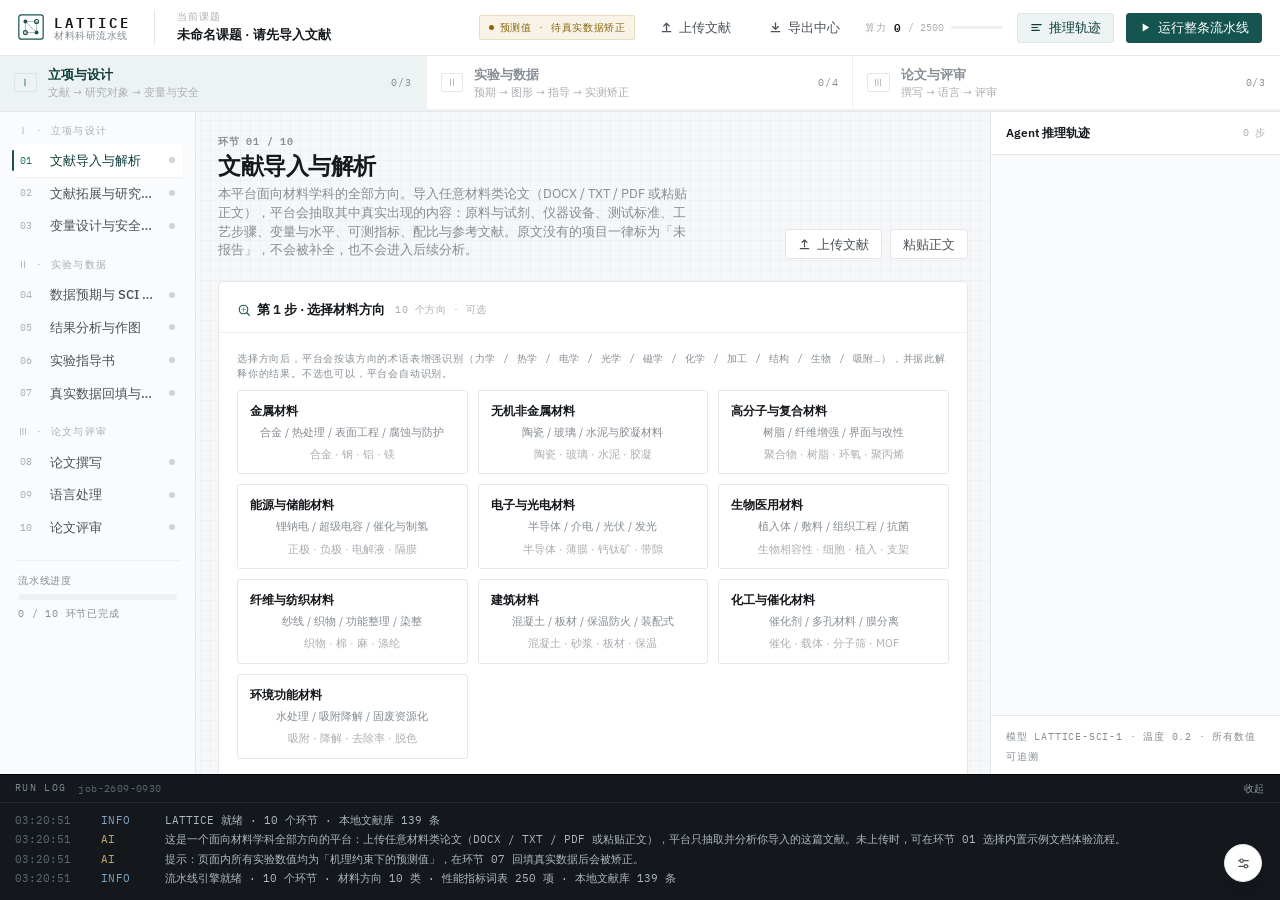
==== lattice-platform/index.html @ 789e8d06 "feat: 初始化 LATTICE 工作区 - lattice-platform: 平台本体（纯静态站点，26 个 JS 模块） - _dev: 构建/补丁脚本、调试与冒烟脚本、架构提案、事故复盘、六" ====
<!DOCTYPE html>
<html lang="zh-CN">
<head>
<meta charset="utf-8">
<meta name="viewport" content="width=device-width, initial-scale=1">
<title>LATTICE · 材料学科科研自动化平台</title>
<meta name="description" content="面向材料学科全部方向的科研自动化平台：上传任意材料类论文，平台抽取其真实的原料、仪器、变量与指标，并在这些内容之上完成变量设计、图形生成、结果分析、实验指导、论文写作与评审。">
<link rel="preconnect" href="https://fonts.googleapis.com">
<link rel="preconnect" href="https://fonts.gstatic.com" crossorigin>
<link href="https://fonts.googleapis.com/css2?family=IBM+Plex+Mono:wght@400;500;600&family=IBM+Plex+Sans:wght@400;500;600;700&family=Newsreader:ital,opsz,wght@0,6..72,400;0,6..72,500;0,6..72,600;1,6..72,400&display=swap" rel="stylesheet">
<link rel="stylesheet" href="assets/css/app.css">
<link rel="stylesheet" href="assets/css/extra.css">
</head>
<body>
<div class="app" id="app">

  <!-- ============ TOPBAR ============ -->
  <header class="topbar">
    <div class="topbar__left">
      <div class="brand">
        <span class="brand__mark" aria-hidden="true">
          <svg viewBox="0 0 28 28" width="26" height="26">
            <rect x="0.9" y="0.9" width="26.2" height="26.2" rx="2.5" fill="none" stroke="currentColor" stroke-width="1.3"/>
            <circle cx="8" cy="8" r="2.1" fill="currentColor"/>
            <circle cx="20" cy="8" r="2.1" fill="none" stroke="currentColor" stroke-width="1.3"/>
            <circle cx="8" cy="20" r="2.1" fill="none" stroke="currentColor" stroke-width="1.3"/>
            <circle cx="20" cy="20" r="2.1" fill="currentColor"/>
            <path d="M8 8 L20 8 M8 20 L20 20 M8 8 L8 20 M20 8 L20 20 M8 8 L20 20" stroke="currentColor" stroke-width="0.8" opacity="0.5"/>
          </svg>
        </span>
        <span class="brand__text">
          <span class="brand__name">LATTICE</span>
          <span class="brand__sub">材料科研流水线</span>
        </span>
      </div>

      <div class="proj">
        <span class="proj__label">当前课题</span>
        <span class="proj__btn" id="projTitle">未命名课题 · 请先导入文献</span>
      </div>
    </div>

    <div class="topbar__right">
      <span class="demo-badge" id="dataBadge" title="预测值由机理约束模型实时计算；真实数据在环节 07 回填后用于矫正">
        <span class="dot"></span>预测值 · 待真实数据矫正
      </span>
      <button class="btn btn--ghost" id="impBtn" type="button">
        <svg viewBox="0 0 14 14" width="13" height="13" aria-hidden="true"><path d="M7 10V2.5M7 2.5 4 5.5M7 2.5 10 5.5M2.5 11.5h9" fill="none" stroke="currentColor" stroke-width="1.4" stroke-linecap="round" stroke-linejoin="round"/></svg>
        上传文献
      </button>
      <button class="btn btn--ghost" id="dlBtn" type="button">
        <svg viewBox="0 0 14 14" width="13" height="13" aria-hidden="true"><path d="M7 2v7M7 9 4 6M7 9 10 6M2.5 11.5h9" fill="none" stroke="currentColor" stroke-width="1.4" stroke-linecap="round" stroke-linejoin="round"/></svg>
        导出中心
      </button>
      <div class="credit" title="LearnBuddy 赛事算力额度">
        <span class="credit__label">算力</span>
        <span class="credit__val" id="creditVal">0</span>
        <span class="credit__max">/ 2500</span>
        <div class="credit__bar"><i id="creditBar" style="width:0%"></i></div>
      </div>
      <button class="btn btn--ghost" id="traceBtn" type="button" aria-pressed="true">
        <svg viewBox="0 0 14 14" width="13" height="13" aria-hidden="true"><path d="M2 4h10M2 7h6M2 10h8" stroke="currentColor" stroke-width="1.3" stroke-linecap="round" fill="none"/></svg>
        推理轨迹
      </button>
      <button class="btn btn--primary" id="runAllBtn" type="button">
        <svg viewBox="0 0 14 14" width="13" height="13" aria-hidden="true"><path d="M4 2.8 11 7l-7 4.2z" fill="currentColor"/></svg>
        运行整条流水线
      </button>
    </div>
  </header>

  <!-- ============ PHASE BAR ============ -->
  <nav class="phasebar" id="phasebar" aria-label="阶段进度"></nav>

  <!-- ============ BODY ============ -->
  <div class="body">
    <aside class="rail" id="rail" aria-label="环节导航"></aside>
    <main class="main" id="main" tabindex="-1"></main>
    <aside class="trace" id="trace" aria-label="Agent 推理轨迹">
      <div class="trace__head">
        <span class="trace__title">Agent 推理轨迹</span>
        <span class="trace__meta" id="traceCount">0 步</span>
      </div>
      <div class="trace__body" id="traceBody"></div>
      <div class="trace__foot"><span class="mono-xs">模型 LATTICE-Sci-1 · 温度 0.2 · 所有数值可追溯</span></div>
    </aside>
  </div>

  <!-- ============ CONSOLE ============ -->
  <section class="console" id="console" data-open="true" aria-label="运行日志">
    <div class="console__head">
      <span class="console__tag">RUN LOG</span>
      <span class="console__id mono-xs" id="consoleId">job-2609-0930</span>
      <span class="console__spacer"></span>
      <button class="console__toggle" id="consoleToggle" type="button" aria-expanded="true"><span id="consoleToggleText">收起</span></button>
    </div>
    <div class="console__body" id="consoleBody"></div>
  </section>
</div>

<!-- 真实文件选择器 -->
<input type="file" id="fileInput" multiple accept=".pdf,.txt,.csv,.bib,.ris,.json" hidden>
<input type="file" id="csvInput" accept=".csv,.txt" hidden>

<!-- 弹窗 -->
<div class="modal" id="modal" hidden>
  <div class="modal__backdrop" data-close="1"></div>
  <div class="modal__panel" role="dialog" aria-modal="true">
    <div class="modal__head">
      <h3 id="modalTitle">标题</h3>
      <button class="btn btn--icon" id="modalClose" type="button" aria-label="关闭">
        <svg viewBox="0 0 12 12" width="12" height="12"><path d="M2.5 2.5 9.5 9.5M9.5 2.5 2.5 9.5" stroke="currentColor" stroke-width="1.4" stroke-linecap="round"/></svg>
      </button>
    </div>
    <div class="modal__body" id="modalBody"></div>
    <div class="modal__foot" id="modalFoot"></div>
  </div>
</div>

<!-- Tweaks -->
<div class="tweaks" id="tweaks" data-open="false">
  <button class="tweaks__fab" id="tweaksFab" type="button" aria-label="Tweaks">
    <svg viewBox="0 0 16 16" width="15" height="15"><path d="M3 5h10M3 11h10" stroke="currentColor" stroke-width="1.3" stroke-linecap="round"/><circle cx="6" cy="5" r="1.8" fill="var(--surface)" stroke="currentColor" stroke-width="1.3"/><circle cx="10.5" cy="11" r="1.8" fill="var(--surface)" stroke="currentColor" stroke-width="1.3"/></svg>
  </button>
  <div class="tweaks__panel">
    <div class="tweaks__head">Tweaks</div>
    <div class="tweaks__row">
      <label>强调色</label>
      <div class="swatches" id="swatches">
        <button type="button" class="sw" data-acc="teal" style="--c:#0E5C56"></button>
        <button type="button" class="sw" data-acc="indigo" style="--c:#2C4A7C"></button>
        <button type="button" class="sw" data-acc="iron" style="--c:#8A4A24"></button>
        <button type="button" class="sw" data-acc="moss" style="--c:#3F6136"></button>
      </div>
    </div>
    <div class="tweaks__row">
      <label>信息密度</label>
      <div class="seg" id="segDensity">
        <button type="button" data-v="compact">紧凑</button><button type="button" data-v="cozy" class="is-on">标准</button>
      </div>
    </div>
    <div class="tweaks__row">
      <label>毫米格纸底纹</label>
      <div class="seg" id="segGrid">
        <button type="button" data-v="on" class="is-on">开</button><button type="button" data-v="off">关</button>
      </div>
    </div>
    <div class="tweaks__row">
      <label>绘图配色</label>
      <div class="paletterow" id="paletteRow"></div>
    </div>
    <div class="tweaks__row">
      <label>图表风格</label>
      <div class="seg" id="segFig">
        <button type="button" data-v="sci">SCI 期刊</button><button type="button" data-v="origin" class="is-on">Origin</button><button type="button" data-v="ppt">演示</button>
      </div>
    </div>
    <div class="tweaks__foot mono-xs">改动实时重绘全部图形；配色可逐项指定</div>
  </div>
</div>

<script src="assets/js/library.js"></script>
<script src="assets/js/papers.js"></script>
<script src="assets/js/domain.js"></script>
<script src="assets/js/pdftext.js"></script>
<script src="assets/js/extract.js"></script>
<script src="assets/js/paper.js"></script>
<script src="assets/js/charts.js"></script>
<script src="assets/js/figures2.js"></script>
<script src="assets/js/figures3.js"></script>
<script src="assets/js/data.js"></script>
<script src="assets/js/app.js"></script>
<script src="assets/js/views2-core.js"></script>
<script src="assets/js/views2-stages.js"></script>
<script src="assets/js/views2-paper.js"></script>
<script src="assets/js/boot.js"></script>
</body>
</html>
---- lattice-platform/assets/css/app.css ----
/* ============================================================
   LATTICE · 材料智研流水线
   Design system: 仪器面板 × 学术期刊排版
   ============================================================ */

/* ---------- 1. TOKENS ---------- */
:root{
  /* 纸面与油墨（中性冷调 · 高级简约） */
  --paper:      #F6F7F8;
  --paper-2:    #F1F2F4;
  --surface:    #FFFFFF;
  --surface-2:  #FAFBFC;
  --surface-3:  #F2F3F5;
  --ink:        #15181C;
  --ink-2:      #4C5258;
  --ink-3:      #868D94;
  --ink-4:      #ABAEB2;
  --line:       #E4E6E9;
  --line-2:     #EFF0F2;
  --line-strong:#CFD3D8;

  /* 强调色（可由 Tweaks 覆写） */
  --acc:        #16544F;
  --acc-2:      #1E6F68;
  --acc-ink:    #0C3D39;
  --acc-tint:   #EDF3F2;
  --acc-tint-2: #D8E5E3;

  /* 信号色 · 空缺 / 待办 / 注意 */
  --sig:        #8A6410;
  --sig-tint:   #F8F3E6;
  --sig-line:   #E8DDBF;

  /* 风险 */
  --risk:       #8E3A2E;
  --risk-tint:  #F9EEEB;
  --risk-line:  #EDD5CF;

  /* 通过 */
  --ok:         #2C6342;
  --ok-tint:    #EBF2ED;
  --ok-line:    #CDDFD3;

  /* 数据分类色（由强调色与信号色派生，不额外发明色相） */
  --c1: #16544F;
  --c2: #2C4A7C;
  --c3: #8A6410;
  --c4: #8E3A2E;
  --c5: #5F6B23;
  --c6: #77808A;

  /* 尺寸与节奏 */
  --r-xs: 2px;
  --r-sm: 3px;
  --r-md: 5px;
  --r-lg: 8px;
  --r-pill: 999px;

  --sp-1: 4px;
  --sp-2: 8px;
  --sp-3: 12px;
  --sp-4: 16px;
  --sp-5: 22px;
  --sp-6: 30px;
  --sp-7: 42px;

  --row: 34px;               /* 表格行高，紧凑模式由 JS 调整 */
  --pad-panel: 18px;

  /* 阴影（仅用于浮层） */
  --sh-1: 0 1px 2px rgba(20,24,28,.05);
  --sh-2: 0 1px 2px rgba(20,24,28,.05), 0 10px 26px -14px rgba(20,24,28,.22);
  --sh-3: 0 2px 4px rgba(20,24,28,.06), 0 24px 60px -20px rgba(20,24,28,.28);

  /* 运动 */
  --ease: cubic-bezier(.22,.61,.36,1);
  --ease-in: cubic-bezier(.4,0,.6,1);
  --t-fast: 140ms;
  --t-mid: 240ms;
  --t-slow: 460ms;

  /* 字体 */
  --f-sans: "IBM Plex Sans", "PingFang SC", "HarmonyOS Sans SC", "Microsoft YaHei", "Hiragino Sans GB", -apple-system, sans-serif;
  --f-serif: "Newsreader", "Songti SC", Georgia, serif;
  --f-mono: "IBM Plex Mono", "SFMono-Regular", Consolas, "Liberation Mono", monospace;
}

.app[data-density="compact"]{ --row: 28px; --pad-panel: 13px; --sp-5: 17px; --sp-6: 22px; }

.app[data-acc="indigo"]{ --acc:#2C4A7C; --acc-2:#3B6099; --acc-ink:#1E3352; --acc-tint:#E6EBF4; --acc-tint-2:#D2DCEC; --c1:#2C4A7C; }
.app[data-acc="iron"]  { --acc:#8A4A24; --acc-2:#A55B2D; --acc-ink:#5F3317; --acc-tint:#F4E8DE; --acc-tint-2:#E8D3C2; --c1:#8A4A24; }
.app[data-acc="moss"]  { --acc:#3F6136; --acc-2:#4E7743; --acc-ink:#2A4324; --acc-tint:#E7EEE4; --acc-tint-2:#D3E1CD; --c1:#3F6136; }

/* ---------- 2. RESET ---------- */
*,*::before,*::after{ box-sizing:border-box; }
html,body{ height:100%; }
body{
  margin:0;
  font-family:var(--f-sans);
  font-size:13.5px;
  line-height:1.5;
  color:var(--ink);
  background:var(--paper);
  -webkit-font-smoothing:antialiased;
  text-rendering:optimizeLegibility;
  overflow:hidden;
}
h1,h2,h3,h4,p,figure{ margin:0; }
[hidden]{ display:none !important; }
button{ font:inherit; color:inherit; background:none; border:0; padding:0; cursor:pointer; }
table{ border-collapse:collapse; width:100%; }
svg{ display:block; }
::selection{ background:var(--acc-tint-2); }
:focus-visible{ outline:2px solid var(--acc-2); outline-offset:2px; border-radius:var(--r-xs); }
button:focus-visible, a:focus-visible{ outline-offset:2px; }
.mono-xs{ font-family:var(--f-mono); font-size:10px; letter-spacing:.08em; color:var(--ink-3); text-transform:uppercase; }
.num{ font-family:var(--f-mono); font-variant-numeric:tabular-nums; }
.serif{ font-family:var(--f-serif); font-weight:500; }

/* 滚动条 */
.scroll, .main, .trace__body, .console__body, .modal__body, .rail{ scrollbar-width:thin; scrollbar-color:var(--line-strong) transparent; }
.scroll::-webkit-scrollbar, .main::-webkit-scrollbar, .trace__body::-webkit-scrollbar,
.console__body::-webkit-scrollbar, .modal__body::-webkit-scrollbar, .rail::-webkit-scrollbar{ width:9px; height:9px; }
.scroll::-webkit-scrollbar-thumb, .main::-webkit-scrollbar-thumb, .trace__body::-webkit-scrollbar-thumb,
.console__body::-webkit-scrollbar-thumb, .modal__body::-webkit-scrollbar-thumb, .rail::-webkit-scrollbar-thumb{
  background:var(--line-strong); border-radius:99px; border:3px solid transparent; background-clip:content-box;
}

/* ---------- 3. SHELL ---------- */
.app{
  height:100vh;
  display:grid;
  grid-template-rows:auto auto 1fr auto;
  background:var(--paper);
  position:relative;
}
/* 毫米格纸底纹 */
.app::before{
  content:""; position:absolute; inset:0; pointer-events:none; z-index:0;
  background-image:
    linear-gradient(to right, rgba(20,24,28,.022) 1px, transparent 1px),
    linear-gradient(to bottom, rgba(20,24,28,.022) 1px, transparent 1px);
  background-size:10px 10px;
  opacity:1; transition:opacity var(--t-mid) var(--ease);
}
.app[data-grid="off"]::before{ opacity:0; }

/* ---------- 4. TOPBAR ---------- */
.topbar{
  position:relative; z-index:3;
  display:flex; align-items:center; gap:var(--sp-5);
  padding:0 18px; height:56px;
  background:var(--surface);
  border-bottom:1px solid var(--line);
}
.topbar__left{ display:flex; align-items:center; gap:var(--sp-5); min-width:0; }
.topbar__right{ display:flex; align-items:center; gap:var(--sp-3); margin-left:auto; }

.brand{ display:flex; align-items:center; gap:10px; }
.brand__mark{ color:var(--acc); display:flex; }
.brand__text{ display:flex; flex-direction:column; line-height:1.1; }
.brand__name{ font-family:var(--f-mono); font-weight:600; font-size:14px; letter-spacing:.22em; }
.brand__sub{ font-size:10px; color:var(--ink-3); letter-spacing:.05em; }

.proj{ display:flex; flex-direction:column; gap:1px; min-width:0; padding-left:var(--sp-5); border-left:1px solid var(--line); }
.proj__label{ font-family:var(--f-mono); font-size:9.5px; letter-spacing:.12em; color:var(--ink-4); text-transform:uppercase; }
.proj__btn{ display:flex; align-items:center; gap:6px; color:var(--ink); font-weight:600; font-size:13px; max-width:330px; }
.proj__btn:hover{ color:var(--acc); }
.proj__title{ overflow:hidden; text-overflow:ellipsis; white-space:nowrap; }

.demo-badge{
  display:flex; align-items:center; gap:6px;
  font-family:var(--f-mono); font-size:10px; letter-spacing:.06em;
  color:var(--sig); background:var(--sig-tint); border:1px solid var(--sig-line);
  padding:4px 9px; border-radius:var(--r-xs);
}
.demo-badge .dot{ width:5px; height:5px; border-radius:50%; background:var(--sig); animation:pulse 2.4s var(--ease) infinite; }
@keyframes pulse{ 0%,100%{ opacity:1 } 50%{ opacity:.25 } }

.credit{ display:flex; align-items:center; gap:7px; font-family:var(--f-mono); font-size:11px; color:var(--ink-2); position:relative; padding-right:2px; }
.credit__label{ color:var(--ink-4); font-size:10px; letter-spacing:.08em; }
.credit__val{ font-weight:600; color:var(--ink); }
.credit__max{ color:var(--ink-4); font-size:10px; }
.credit__bar{ width:52px; height:3px; background:var(--line-2); border-radius:99px; overflow:hidden; }
.credit__bar i{ display:block; height:100%; background:var(--acc-2); transition:width var(--t-slow) var(--ease); }

/* buttons */
.btn{
  display:inline-flex; align-items:center; gap:6px; height:30px; padding:0 12px;
  border:1px solid var(--line); border-radius:var(--r-sm);
  background:var(--surface); color:var(--ink-2); font-size:12.5px; font-weight:500;
  transition:background var(--t-fast) var(--ease), border-color var(--t-fast) var(--ease), color var(--t-fast) var(--ease), transform var(--t-fast) var(--ease);
  white-space:nowrap;
}
.btn:hover{ background:var(--surface-3); color:var(--ink); border-color:var(--line-strong); }
.btn:active{ transform:translateY(1px); }
.btn:focus-visible{ outline:2px solid var(--acc-2); outline-offset:2px; }
.btn:active{ transform:translateY(1px); }
.btn[aria-pressed="true"]{ background:var(--acc-tint); border-color:var(--acc-tint-2); color:var(--acc-ink); }
.btn--primary{ background:var(--acc); border-color:var(--acc); color:#fff; }
.btn--primary:hover{ background:var(--acc-2); border-color:var(--acc-2); color:#fff; box-shadow:0 1px 2px rgba(12,61,57,.18); }
.btn--sig{ background:var(--sig-tint); border-color:var(--sig-line); color:var(--sig); }
.btn--sig:hover{ background:#F2E5CB; color:#8A560A; }
.btn--ghost{ background:transparent; border-color:transparent; color:var(--ink-2); }
.btn--ghost:hover{ background:var(--surface-2); border-color:var(--line); }
.btn--sm{ height:25px; padding:0 9px; font-size:11.5px; }
.btn--icon{ width:26px; height:26px; padding:0; justify-content:center; border-color:transparent; }
.btn--icon:hover{ border-color:var(--line); }
.btn:disabled{ opacity:.45; cursor:not-allowed; transform:none; }

/* ---------- 5. PIPELINE RAIL (top) ---------- */
.pipeline{
  position:relative; z-index:2;
  display:grid; grid-template-columns:repeat(6,1fr);
  background:var(--surface); border-bottom:1px solid var(--line);
  padding:0;
}
.pipe{
  position:relative; text-align:left; padding:11px 14px 12px;
  border-right:1px solid var(--line-2); display:flex; gap:10px; align-items:flex-start;
  transition:background var(--t-fast) var(--ease);
}
.pipe:last-child{ border-right:0; }
.pipe:hover{ background:var(--surface-2); }
.pipe__idx{ font-family:var(--f-mono); font-size:10px; color:var(--ink-4); padding-top:2px; letter-spacing:.04em; }
.pipe__body{ min-width:0; flex:1; }
.pipe__name{ font-size:12.5px; font-weight:600; color:var(--ink-3); display:flex; align-items:center; gap:6px; }
.pipe__desc{ font-size:10.5px; color:var(--ink-4); margin-top:2px; overflow:hidden; text-overflow:ellipsis; white-space:nowrap; }
.pipe__bar{ position:absolute; left:0; right:0; bottom:0; height:2px; background:transparent; }
.pipe__bar i{ display:block; height:100%; width:0; background:var(--acc-2); transition:width var(--t-slow) var(--ease); }
.pipe__tick{
  width:15px; height:15px; border-radius:50%; flex:0 0 auto; margin-top:1px;
  border:1.4px solid var(--line-strong); position:relative;
}
.pipe.is-run .pipe__name{ color:var(--acc-ink); }
.pipe.is-run .pipe__tick{ border-color:var(--acc-2); }
.pipe.is-run .pipe__tick::after{
  content:""; position:absolute; inset:2.5px; border-radius:50%; background:var(--acc-2);
  animation:pulse 1.3s var(--ease) infinite;
}
.pipe.is-run .pipe__bar i{ width:100%; opacity:.35; }
.pipe.is-done .pipe__name{ color:var(--ink); }
.pipe.is-done .pipe__tick{ background:var(--acc); border-color:var(--acc); }
.pipe.is-done .pipe__tick::after{
  content:""; position:absolute; left:4.4px; top:1.6px; width:4px; height:7.5px;
  border:solid #fff; border-width:0 1.6px 1.6px 0; transform:rotate(42deg);
}
.pipe.is-done .pipe__bar i{ width:100%; }
.pipe.is-done .pipe__desc{ color:var(--ink-3); }
.pipe.is-active{ background:var(--acc-tint); }
.pipe.is-blocked{ opacity:.55; }

/* ---------- 6. BODY GRID ---------- */
.body{
  position:relative; z-index:1;
  display:grid; grid-template-columns:216px minmax(0,1fr) 318px;
  min-height:0; overflow:hidden;
}
.app[data-trace="off"] .body{ grid-template-columns:216px minmax(0,1fr) 0; }
.app[data-trace="off"] .trace{ display:none; }

/* ---------- 7. LEFT RAIL ---------- */
.rail{
  background:var(--surface-2); border-right:1px solid var(--line);
  padding:var(--sp-3) 0 var(--sp-6); overflow-y:auto;
}
.rail__group{ padding:0 12px; margin-bottom:var(--sp-4); }
.rail__gtitle{ font-family:var(--f-mono); font-size:9.5px; letter-spacing:.13em; color:var(--ink-4); text-transform:uppercase; padding:0 6px 6px; }
.rail__item{
  display:grid; grid-template-columns:22px 1fr auto; gap:8px; align-items:center;
  width:100%; text-align:left; padding:7px 8px; border-radius:var(--r-sm);
  color:var(--ink-2); transition:background var(--t-fast) var(--ease), color var(--t-fast) var(--ease);
  position:relative;
}
.rail__item:hover{ background:var(--surface-3); color:var(--ink); }
.rail__item.is-active{ background:var(--surface); color:var(--acc-ink); box-shadow:var(--sh-1); }
.rail__item.is-active::before{
  content:""; position:absolute; left:0; top:6px; bottom:6px; width:2px; background:var(--acc); border-radius:2px;
}
.rail__num{ font-family:var(--f-mono); font-size:10px; color:var(--ink-4); }
.rail__item.is-active .rail__num{ color:var(--acc-2); }
.rail__label{ font-size:12.5px; font-weight:500; overflow:hidden; text-overflow:ellipsis; white-space:nowrap; }
.rail__state{ width:6px; height:6px; border-radius:50%; background:var(--line-strong); }
.rail__item.is-done .rail__state{ background:var(--acc); }
.rail__item.is-run .rail__state{ background:var(--acc-2); animation:pulse 1.3s var(--ease) infinite; }
.rail__item.is-locked{ opacity:.5; }
.rail__div{ height:1px; background:var(--line-2); margin:var(--sp-3) 14px; }
.rail__foot{ padding:0 18px; }

/* ---------- 8. MAIN ---------- */
.main{ overflow-y:auto; padding:var(--sp-5) var(--sp-5) 56px; min-width:0; }
.view{ animation:viewIn var(--t-slow) var(--ease) both; }
@keyframes viewIn{ from{ opacity:0; transform:translateY(7px); } to{ opacity:1; transform:none; } }

/* 分块入场：把长页面拆成有节奏的逐段浮现，避免"一次性刷出来"的呆板感。
   `both` + 递增 delay；只作用于直接子块，不影响内部布局。 */
.view > *{ animation:blockIn 380ms var(--ease) both; }
.view > *:nth-child(1){ animation-delay:0ms }
.view > *:nth-child(2){ animation-delay:45ms }
.view > *:nth-child(3){ animation-delay:90ms }
.view > *:nth-child(4){ animation-delay:135ms }
.view > *:nth-child(5){ animation-delay:180ms }
.view > *:nth-child(6){ animation-delay:225ms }
.view > *:nth-child(7){ animation-delay:265ms }
.view > *:nth-child(8){ animation-delay:305ms }
.view > *:nth-child(n+9){ animation-delay:345ms }
@keyframes blockIn{ from{ opacity:0; transform:translateY(9px) } to{ opacity:1; transform:none } }

/* 图卡：悬停轻微抬起 + 阴影加深，提示"这里可以导出 / 交互" */
.figbox{ transition:box-shadow var(--t-mid) var(--ease), border-color var(--t-mid) var(--ease), transform var(--t-mid) var(--ease); }
.figbox:hover{ transform:translateY(-1px); box-shadow:var(--sh-3, 0 3px 14px rgba(20,24,28,.07)); }

@media (prefers-reduced-motion:reduce){
  .view, .view > *, .figbox{ animation:none !important; transition:none !important; }
}

.view__head{ display:flex; align-items:flex-end; gap:var(--sp-5); margin-bottom:var(--sp-5); }
.view__title{ font-size:23px; font-weight:600; letter-spacing:-.02em; line-height:1.2; }
.view__title em{ font-family:var(--f-serif); font-style:italic; font-weight:400; color:var(--acc); }
.view__sub{ font-size:12.5px; color:var(--ink-3); margin-top:5px; max-width:60ch; text-wrap:pretty; }
.view__acts{ margin-left:auto; display:flex; gap:8px; align-items:center; flex-shrink:0; }

/* ---------- 9. LAYOUT PRIMITIVES ---------- */
.grid{ display:grid; gap:var(--sp-4); }
.g-2{ grid-template-columns:repeat(2,minmax(0,1fr)); }
.g-3{ grid-template-columns:repeat(3,minmax(0,1fr)); }
.g-4{ grid-template-columns:repeat(4,minmax(0,1fr)); }
.g-5{ grid-template-columns:repeat(5,minmax(0,1fr)); }
.g-2-1{ grid-template-columns:minmax(0,2fr) minmax(0,1fr); }
.g-1-2{ grid-template-columns:minmax(0,1fr) minmax(0,2fr); }
.g-3-2{ grid-template-columns:minmax(0,3fr) minmax(0,2fr); }
.g-mat{ grid-template-columns:minmax(0,1.45fr) minmax(0,1fr); }
.col{ display:flex; flex-direction:column; gap:var(--sp-4); }
.mb-4{ margin-bottom:var(--sp-4); }
.mt-4{ margin-top:var(--sp-4); }
.span-2{ grid-column:span 2; }
.span-3{ grid-column:span 3; }
.span-all{ grid-column:1 / -1; }

/* ---------- 10. PANEL ---------- */
.panel{
  background:var(--surface); border:1px solid var(--line); border-radius:var(--r-md);
  display:flex; flex-direction:column; min-width:0;
}
.panel__head{
  display:flex; align-items:center; gap:10px; padding:var(--pad-panel) var(--pad-panel) 0;
}
.panel__head--pad{ padding-bottom:12px; border-bottom:1px solid var(--line-2); }
.panel__title{ font-size:13px; font-weight:600; letter-spacing:-.005em; display:flex; align-items:center; gap:7px; }
.panel__title svg{ color:var(--acc); flex:0 0 auto; }
.panel__meta{ font-family:var(--f-mono); font-size:10px; color:var(--ink-4); letter-spacing:.05em; }
.panel__acts{ margin-left:auto; display:flex; gap:6px; align-items:center; }
.panel__body{ padding:var(--pad-panel); min-width:0; }
.panel__body--flush{ padding:0; }
.panel__body--tight{ padding-top:12px; }
.panel__note{
  padding:11px var(--pad-panel); border-top:1px solid var(--line-2);
  font-size:11.5px; color:var(--ink-3); background:var(--surface-2);
  border-radius:0 0 var(--r-md) var(--r-md); text-wrap:pretty;
}
.panel--acc{ border-color:var(--acc-tint-2); }
.panel--sig{ border-color:var(--sig-line); }
.panel--sig .panel__head{ background:linear-gradient(180deg,var(--sig-tint),transparent); }

/* ---------- 11. KPI ---------- */
.kpi{ background:var(--surface); border:1px solid var(--line); border-radius:var(--r-md); padding:14px var(--pad-panel) 13px; position:relative; overflow:hidden; }
.kpi__label{ font-family:var(--f-mono); font-size:9.5px; letter-spacing:.1em; color:var(--ink-4); text-transform:uppercase; }
.kpi__val{ font-family:var(--f-serif); font-size:30px; font-weight:500; line-height:1.05; margin-top:7px; letter-spacing:-.02em; }
.kpi__val small{ font-family:var(--f-sans); font-size:12px; font-weight:500; color:var(--ink-3); margin-left:3px; letter-spacing:0; }
.kpi__foot{ font-size:11px; color:var(--ink-3); margin-top:5px; display:flex; align-items:center; gap:5px; }
.kpi--acc .kpi__val{ color:var(--acc); }
.kpi__spark{ position:absolute; right:0; bottom:0; opacity:.5; }

/* ---------- 12. CHIPS / TAGS ---------- */
.chip{
  display:inline-flex; align-items:center; gap:5px; height:20px; padding:0 7px;
  font-size:10.5px; font-weight:500; border-radius:var(--r-xs);
  background:var(--surface-3); color:var(--ink-2); border:1px solid transparent; white-space:nowrap;
}
.chip--acc{ background:var(--acc-tint); color:var(--acc-ink); border-color:var(--acc-tint-2); }
.chip--sig{ background:var(--sig-tint); color:var(--sig); border-color:var(--sig-line); }
.chip--risk{ background:var(--risk-tint); color:var(--risk); border-color:var(--risk-line); }
.chip--ok{ background:var(--ok-tint); color:var(--ok); border-color:var(--ok-line); }
.chip--line{ background:transparent; border-color:var(--line); color:var(--ink-3); }
.chip--mono{ font-family:var(--f-mono); font-size:9.5px; letter-spacing:.05em; }
.chips{ display:flex; flex-wrap:wrap; gap:5px; }
.chip__dot{ width:5px; height:5px; border-radius:50%; background:currentColor; }

/* ---------- 13. TABLE ---------- */
.tbl-wrap{ overflow-x:auto; }
.tbl{ font-size:12px; }
.tbl th{
  text-align:left; font-weight:500; font-family:var(--f-mono); font-size:9.5px; letter-spacing:.08em;
  color:var(--ink-4); text-transform:uppercase; padding:0 12px; height:30px;
  border-bottom:1px solid var(--line); background:var(--surface-2); white-space:nowrap;
  position:sticky; top:0; z-index:1;
}
.tbl td{ padding:0 12px; height:var(--row); border-bottom:1px solid var(--line-2); color:var(--ink-2); vertical-align:middle; }
.tbl tbody tr{ transition:background var(--t-fast) var(--ease); }
.tbl tbody tr:hover{ background:var(--surface-2); }
.tbl tr.is-hit{ background:var(--acc-tint); }
.tbl tr.is-hit td{ color:var(--ink); }
.tbl td.num, .tbl th.num{ font-family:var(--f-mono); font-variant-numeric:tabular-nums; text-align:right; }
.tbl td.strong{ color:var(--ink); font-weight:500; }
.tbl--sm td{ height:28px; font-size:11.5px; }
.tbl__hl{ color:var(--acc); font-weight:600; }

/* ---------- 14. MATRIX HEATMAP ---------- */
.matrix{ display:grid; gap:3px; font-size:10.5px; min-width:420px; }
.matrix__corner, .matrix__colh, .matrix__rowh{
  font-family:var(--f-mono); font-size:9.5px; letter-spacing:.04em; color:var(--ink-3);
  display:flex; align-items:center; padding:0 6px; min-height:26px; white-space:nowrap;
}
.matrix__colh{ justify-content:center; text-align:center; line-height:1.2; padding:4px 3px; }
.matrix__rowh{ justify-content:flex-end; text-align:right; padding-right:9px; color:var(--ink-2); font-size:11px; }
.cell{
  position:relative; border-radius:var(--r-xs); min-height:32px; display:flex; flex-direction:column;
  align-items:center; justify-content:center; gap:1px; cursor:default;
  border:1px solid transparent; transition:transform var(--t-fast) var(--ease), box-shadow var(--t-fast) var(--ease);
  font-family:var(--f-mono); font-variant-numeric:tabular-nums; color:var(--ink);
}
.cell:hover{ transform:scale(1.055); box-shadow:var(--sh-2); z-index:4; }
.cell__v{ font-size:11px; font-weight:600; line-height:1; }
.cell__n{ font-size:8.5px; color:var(--ink-3); line-height:1; }
.cell--0{ background:repeating-linear-gradient(45deg, var(--surface-3) 0 3px, transparent 3px 6px); border-color:var(--line); border-style:dashed; border-color:var(--line-strong); }
.cell--0 .cell__v{ color:var(--sig); }
.cell--1{ background:color-mix(in srgb, var(--acc-tint) 42%, var(--surface)); }
.cell--2{ background:color-mix(in srgb, var(--acc-tint) 70%, var(--surface)); }
.cell--3{ background:var(--acc-tint-2); }
.cell--4{ background:color-mix(in srgb, var(--acc) 45%, #fff); color:#fff; }
.cell--5{ background:color-mix(in srgb, var(--acc) 78%, #fff); color:#fff; }
.cell--4 .cell__n, .cell--5 .cell__n{ color:rgba(255,255,255,.72); }
.cell.is-gap{ box-shadow:inset 0 0 0 1.5px var(--sig); }
.cell.is-gap .cell__v::after{ content:""; position:absolute; top:3px; right:4px; width:4px; height:4px; border-radius:50%; background:var(--sig); }
.matrix__legend{ display:flex; align-items:center; gap:12px; font-family:var(--f-mono); font-size:9.5px; color:var(--ink-3); flex-wrap:wrap; }
.matrix__legend .lg{ display:flex; align-items:center; gap:5px; }
.matrix__legend .sw{ width:11px; height:11px; border-radius:2px; border:1px solid var(--line); }
.matrix__legend .sw.gap{ background:repeating-linear-gradient(45deg,var(--surface-3) 0 3px,transparent 3px 6px); border:1px dashed var(--sig); }

/* ---------- 15. LIST ROWS ---------- */
.rowlist{ display:flex; flex-direction:column; }
.rowitem{
  display:grid; gap:12px; padding:11px var(--pad-panel); border-bottom:1px solid var(--line-2);
  align-items:start; transition:background var(--t-fast) var(--ease); cursor:pointer; text-align:left; width:100%;
}
.rowitem:last-child{ border-bottom:0; }
.rowitem:hover{ background:var(--surface-2); }
.rowitem.is-sel{ background:var(--acc-tint); box-shadow:inset 2px 0 0 var(--acc); }
.rowitem__title{ font-size:12.5px; font-weight:600; color:var(--ink); display:flex; align-items:center; gap:7px; flex-wrap:wrap; }
.rowitem__sub{ display:block; font-size:11.5px; color:var(--ink-3); margin-top:4px; text-wrap:pretty; }
.rowitem__side{ text-align:right; font-family:var(--f-mono); font-size:11px; color:var(--ink-3); white-space:nowrap; }
.rowitem__score{ font-family:var(--f-serif); font-size:19px; font-weight:500; color:var(--acc); line-height:1; }

/* ---------- 16. BARS ---------- */
.bar{ height:4px; background:var(--line-2); border-radius:99px; overflow:hidden; }
.bar i{ display:block; height:100%; background:var(--acc-2); border-radius:99px; transition:width var(--t-slow) var(--ease); }
.bar--tall{ height:6px; }
.bar--sig i{ background:var(--sig); }
.bar--risk i{ background:var(--risk); }

/* 横向对比条 */
.hbar{ display:grid; grid-template-columns:1fr auto; gap:10px; align-items:center; margin-bottom:9px; }
.hbar__key{ font-size:11.5px; color:var(--ink-2); overflow:hidden; text-overflow:ellipsis; white-space:nowrap; }
.hbar__track{ grid-column:1 / -1; height:14px; background:var(--surface-3); border-radius:var(--r-xs); position:relative; overflow:hidden; }
.hbar__track i{ display:block; height:100%; border-radius:var(--r-xs); transition:width var(--t-slow) var(--ease); }
.hbar__track span{ position:absolute; right:6px; top:0; line-height:14px; font-family:var(--f-mono); font-size:9.5px; color:var(--ink-2); }
.hbar__val{ font-family:var(--f-mono); font-size:11px; color:var(--ink); font-variant-numeric:tabular-nums; }

/* ---------- 17. SCORE RING / CARD ---------- */
.scoring{ display:grid; gap:11px; }
.scorerow{ display:grid; grid-template-columns:104px 1fr 42px; gap:10px; align-items:center; }
.scorerow__k{ font-size:11.5px; color:var(--ink-2); }
.scorerow__v{ font-family:var(--f-mono); font-size:11px; text-align:right; color:var(--ink); font-variant-numeric:tabular-nums; }
.bigscore{ display:flex; align-items:center; gap:var(--sp-4); }
.bigscore__num{ font-family:var(--f-serif); font-size:46px; font-weight:500; line-height:.95; letter-spacing:-.03em; }
.bigscore__num small{ font-size:16px; color:var(--ink-3); font-family:var(--f-sans); }
.bigscore__txt{ font-size:11.5px; color:var(--ink-3); }

/* ---------- 18. NOTE ---------- */
.note{
  display:flex; gap:9px; padding:10px 12px; border-radius:var(--r-sm); font-size:11.5px;
  background:var(--surface-2); border:1px solid var(--line-2); color:var(--ink-2); text-wrap:pretty;
}
.note svg{ flex:0 0 auto; margin-top:1px; }
.note--acc{ background:var(--acc-tint); border-color:var(--acc-tint-2); color:var(--acc-ink); }
.note--sig{ background:var(--sig-tint); border-color:var(--sig-line); color:#7A4C0B; }
.note--risk{ background:var(--risk-tint); border-color:var(--risk-line); color:#7C2C21; }
.note--ok{ background:var(--ok-tint); border-color:var(--ok-line); color:#255538; }
.note b{ font-weight:600; }
.note--acc svg{ color:var(--acc); } .note--sig svg{ color:var(--sig); }
.note--risk svg{ color:var(--risk); } .note--ok svg{ color:var(--ok); }

/* ---------- 19. STEPPER (in-flow) ---------- */
.steps{ display:flex; gap:0; align-items:stretch; }
.step{ flex:1; padding:10px 12px 11px; border-top:2px solid var(--line); position:relative; }
.step__k{ font-family:var(--f-mono); font-size:9.5px; letter-spacing:.06em; color:var(--ink-4); }
.step__t{ font-size:12px; font-weight:500; color:var(--ink-2); margin-top:3px; }
.step__d{ font-size:11px; color:var(--ink-4); margin-top:2px; }
.step.is-run{ border-top-color:var(--acc-2); } .step.is-run .step__t{ color:var(--acc-ink); }
.step.is-done{ border-top-color:var(--acc); } .step.is-done .step__t{ color:var(--ink); }

/* ---------- 20. GANTT ---------- */
.gantt{ position:relative; }
.gantt__axis{ display:flex; justify-content:space-between; font-family:var(--f-mono); font-size:9.5px; color:var(--ink-4); padding-bottom:6px; border-bottom:1px solid var(--line); margin-bottom:6px; }
.gantt__row{ display:grid; grid-template-columns:158px 1fr; gap:12px; align-items:center; height:30px; }
.gantt__k{ font-size:11.5px; color:var(--ink-2); overflow:hidden; text-overflow:ellipsis; white-space:nowrap; }
.gantt__track{ position:relative; height:22px; background:var(--surface-3); border-radius:var(--r-xs); }
.gantt__blk{ position:absolute; top:3px; bottom:3px; border-radius:var(--r-xs); display:flex; align-items:center; padding:0 7px;
  font-family:var(--f-mono); font-size:9.5px; color:#fff; overflow:hidden; white-space:nowrap;
  transition:filter var(--t-fast) var(--ease); }
.gantt__blk:hover{ filter:brightness(1.08); }
.gantt__blk--q{ background:repeating-linear-gradient(45deg,var(--line-strong) 0 3px,#fff 3px 6px); color:var(--ink-3); }

/* ---------- 21. TRACE ---------- */
.trace{ background:var(--surface-2); border-left:1px solid var(--line); display:flex; flex-direction:column; min-width:0; overflow:hidden; }
.trace__head{ display:flex; align-items:center; gap:8px; padding:12px 15px; border-bottom:1px solid var(--line); background:var(--surface); }
.trace__title{ font-size:12px; font-weight:600; }
.trace__meta{ margin-left:auto; font-family:var(--f-mono); font-size:10px; color:var(--ink-4); }
.trace__body{ flex:1; overflow-y:auto; padding:12px 15px 18px; }
.trace__foot{ padding:9px 15px; border-top:1px solid var(--line); background:var(--surface); }
.tr{
  position:relative; padding:0 0 13px 17px; border-left:1px solid var(--line);
  animation:trIn var(--t-mid) var(--ease) both;
}
.tr:last-child{ border-left-color:transparent; padding-bottom:2px; }
@keyframes trIn{ from{ opacity:0; transform:translateX(-4px); } to{ opacity:1; transform:none; } }
.tr::before{
  content:""; position:absolute; left:-3.5px; top:4px; width:7px; height:7px; border-radius:50%;
  background:var(--surface-2); border:1.4px solid var(--line-strong);
}
.tr--run::before{ border-color:var(--acc-2); background:var(--acc-tint-2); animation:pulse 1.3s var(--ease) infinite; }
.tr--done::before{ border-color:var(--acc); background:var(--acc); }
.tr--warn::before{ border-color:var(--sig); background:var(--sig-tint); }
.tr__k{ font-family:var(--f-mono); font-size:9.5px; letter-spacing:.06em; color:var(--ink-4); }
.tr__t{ font-size:12px; font-weight:500; color:var(--ink); margin-top:1px; }
.tr__b{ font-size:11.5px; color:var(--ink-3); margin-top:3px; text-wrap:pretty; line-height:1.5; }
.tr__b code{ font-family:var(--f-mono); font-size:10.5px; background:var(--surface-3); padding:1px 4px; border-radius:2px; color:var(--acc-ink); }
.tr__kv{ display:flex; gap:6px; flex-wrap:wrap; margin-top:6px; }

/* ---------- 22. CONSOLE ---------- */
.console{ background:#14181C; color:#C6CDD2; border-top:1px solid #000; display:flex; flex-direction:column; max-height:190px; }
.console[data-open="false"] .console__body{ display:none; }
.console__head{ display:flex; align-items:center; gap:12px; padding:6px 15px; border-bottom:1px solid rgba(255,255,255,.07); }
.console__tag{ font-family:var(--f-mono); font-size:9.5px; letter-spacing:.14em; color:#7C8B96; }
.console__id{ color:#5C6975; text-transform:none; letter-spacing:.04em; }
.console__spacer{ flex:1; }
.console__toggle{ font-family:var(--f-mono); font-size:10px; color:#8A98A3; letter-spacing:.06em; }
.console__toggle:hover{ color:#fff; }
.console__body{ overflow-y:auto; padding:8px 15px 12px; font-family:var(--f-mono); font-size:11px; line-height:1.75; }
.cl{ display:grid; grid-template-columns:76px 54px 1fr; gap:10px; animation:clIn 200ms var(--ease) both; }
@keyframes clIn{ from{ opacity:0 } to{ opacity:1 } }
.cl__t{ color:#5C6975; }
.cl__lv{ letter-spacing:.04em; }
.cl__lv--INFO{ color:#7FA6C4; } .cl__lv--OK{ color:#6FBF8E; } .cl__lv--AI{ color:#C9A96E; }
.cl__lv--WARN{ color:#D9A05B; } .cl__lv--RISK{ color:#D9776A; } .cl__lv--RUN{ color:#8FD3CB; }
.cl__m{ color:#AEB9C2; text-wrap:pretty; }
.cl__m b{ color:#E4EAEE; font-weight:500; }
.cl__m em{ color:#8FD3CB; font-style:normal; }
.console__body::-webkit-scrollbar-thumb{ background:#39424A; border-radius:99px; border:3px solid transparent; background-clip:content-box; }

/* ---------- 23. CHART WRAP ---------- */
.chart{ width:100%; }
.chart svg{ width:100%; height:auto; overflow:visible; }
.chart__foot{ display:flex; align-items:center; gap:14px; flex-wrap:wrap; margin-top:10px; font-family:var(--f-mono); font-size:9.5px; color:var(--ink-3); }
.chart__foot .lg{ display:flex; align-items:center; gap:5px; }
.chart__foot .ln{ width:14px; height:2px; border-radius:2px; }
.chart__foot .mk{ width:8px; height:8px; border-radius:50%; }
.chart__tip{
  position:fixed; z-index:60; pointer-events:none; background:#14181C; color:#EAEFF2;
  font-family:var(--f-mono); font-size:10.5px; padding:6px 9px; border-radius:var(--r-sm);
  box-shadow:var(--sh-3); line-height:1.6; opacity:0; transition:opacity var(--t-fast) var(--ease); max-width:230px;
}
.chart__tip.is-on{ opacity:1; }

/* ---------- 24. PAPER (manuscript) ---------- */
.paper{ font-family:var(--f-serif); font-size:14.5px; line-height:1.85; color:#22262A; }
.paper h2{ font-family:var(--f-sans); font-size:14px; font-weight:600; letter-spacing:-.005em; margin:22px 0 8px; color:var(--ink); display:flex; align-items:center; gap:8px; }
.paper h2:first-child{ margin-top:0; }
.paper h2 .sn{ font-family:var(--f-mono); font-size:11px; color:var(--acc); }
.paper p{ margin:0 0 13px; text-wrap:pretty; text-align:justify; }
.paper .abs{ background:var(--surface-2); border-left:2px solid var(--acc-tint-2); padding:13px 15px; font-size:13.5px; line-height:1.8; }
.paper m{ font-family:var(--f-mono); font-style:normal; font-size:13px; background:var(--surface-3); padding:0 3px; border-radius:2px; }
.cite{
  font-family:var(--f-mono); font-size:10.5px; color:var(--acc); cursor:pointer;
  vertical-align:super; padding:0 1px; text-decoration:none; border-radius:2px; transition:background var(--t-fast) var(--ease);
}
.cite:hover{ background:var(--acc-tint); }
.cite.is-bad{ color:var(--risk); background:var(--risk-tint); text-decoration:line-through; }
.paper mark{ background:var(--sig-tint); border-bottom:1px solid var(--sig); padding:0 2px; }
.paper__hl{ box-shadow:inset 3px 0 0 var(--sig); padding-left:12px; margin-left:-15px; transition:background var(--t-mid) var(--ease); }
.paper__hl:hover{ background:var(--surface-2); }

/* 引用溯源 */
.ref-item{ display:grid; grid-template-columns:34px 1fr; gap:10px; padding:9px 0; border-bottom:1px solid var(--line-2); }
.ref-item:last-child{ border-bottom:0; }
.ref-item__n{ font-family:var(--f-mono); font-size:11px; color:var(--acc); padding-top:1px; }
.ref-item__t{ font-size:11.5px; color:var(--ink); line-height:1.5; text-wrap:pretty; }
.ref-item__m{ font-family:var(--f-mono); font-size:10px; color:var(--ink-4); margin-top:3px; letter-spacing:.02em; }
.ref-item.is-flagged{ background:var(--risk-tint); margin:0 -8px; padding-left:8px; padding-right:8px; }

/* ---------- 25. CONSISTENCY CHECK ---------- */
.ck{ display:grid; grid-template-columns:1fr 1fr 1fr; gap:0; border:1px solid var(--line); border-radius:var(--r-sm); overflow:hidden; margin-bottom:9px; }
.ck__c{ padding:10px 12px; border-right:1px solid var(--line-2); font-size:11.5px; color:var(--ink-2); min-width:0; }
.ck__c:last-child{ border-right:0; }
.ck__k{ font-family:var(--f-mono); font-size:9px; letter-spacing:.08em; color:var(--ink-4); text-transform:uppercase; margin-bottom:4px; }
.ck__st{ display:flex; align-items:center; gap:5px; font-size:11px; font-weight:500; }
.ck--ok{ border-left:2px solid var(--ok); } .ck--ok .ck__st{ color:var(--ok); }
.ck--warn{ border-left:2px solid var(--sig); background:var(--sig-tint); } .ck--warn .ck__st{ color:var(--sig); }
.ck--bad{ border-left:2px solid var(--risk); background:var(--risk-tint); } .ck--bad .ck__st{ color:var(--risk); }
.ck__fix{ font-family:var(--f-mono); font-size:10px; color:var(--ink-3); margin-top:4px; }
.ck__fix s{ color:var(--risk); } .ck__fix b{ color:var(--ok); font-weight:500; }

/* ---------- 26. MODAL / POP ---------- */
.modal{ position:fixed; inset:0; z-index:80; display:grid; place-items:center; padding:32px; }
.modal__backdrop{ position:absolute; inset:0; background:rgba(20,24,28,.42); backdrop-filter:blur(2px); animation:clIn var(--t-mid) var(--ease) both; }
.modal__panel{
  position:relative; background:var(--surface); border-radius:var(--r-lg); box-shadow:var(--sh-3);
  width:min(860px,100%); max-height:80vh; display:flex; flex-direction:column; animation:mdIn var(--t-mid) var(--ease) both;
}
@keyframes mdIn{ from{ opacity:0; transform:translateY(10px) scale(.985); } to{ opacity:1; transform:none; } }
.modal__head{ display:flex; align-items:center; gap:12px; padding:16px 20px; border-bottom:1px solid var(--line); }
.modal__head h3{ font-size:14.5px; font-weight:600; flex:1; }
.modal__body{ padding:20px; overflow-y:auto; }
.modal__foot{ padding:13px 20px; border-top:1px solid var(--line); display:flex; gap:9px; justify-content:flex-end; background:var(--surface-2); border-radius:0 0 var(--r-lg) var(--r-lg); }

.pop{
  position:absolute; z-index:70; background:var(--surface); border:1px solid var(--line);
  border-radius:var(--r-md); box-shadow:var(--sh-3); width:390px; padding:6px; animation:mdIn var(--t-fast) var(--ease) both;
}
.pop__head{ font-family:var(--f-mono); font-size:9.5px; letter-spacing:.1em; color:var(--ink-4); padding:7px 10px 5px; text-transform:uppercase; }
.pop__item{ display:block; width:100%; text-align:left; padding:9px 10px; border-radius:var(--r-sm); transition:background var(--t-fast) var(--ease); }
.pop__item:hover{ background:var(--surface-2); }
.pop__item b{ display:block; font-size:12.5px; font-weight:600; }
.pop__item span{ display:block; font-size:11px; color:var(--ink-3); margin-top:2px; }
.pop__item.is-on{ background:var(--acc-tint); }
.pop__item.is-on b{ color:var(--acc-ink); }
.pop__foot{ padding:6px 10px 4px; border-top:1px solid var(--line-2); margin-top:4px; }

/* ---------- 27. TWEAKS ---------- */
.tweaks{ position:fixed; right:18px; bottom:18px; z-index:90; font-size:12px; }
.tweaks__fab{
  width:38px; height:38px; border-radius:50%; background:var(--surface); border:1px solid var(--line);
  box-shadow:var(--sh-2); display:grid; place-items:center; color:var(--ink-2); transition:transform var(--t-fast) var(--ease), color var(--t-fast) var(--ease);
}
.tweaks__fab:hover{ transform:rotate(15deg); color:var(--acc); }
.tweaks[data-open="true"] .tweaks__fab{ display:none; }
.tweaks__panel{
  display:none; width:252px; background:var(--surface); border:1px solid var(--line);
  border-radius:var(--r-md); box-shadow:var(--sh-3); padding:14px;
}
.tweaks[data-open="true"] .tweaks__panel{ display:block; animation:mdIn var(--t-fast) var(--ease) both; }
.tweaks__head{ font-family:var(--f-mono); font-size:10px; letter-spacing:.14em; color:var(--ink-4); text-transform:uppercase; margin-bottom:12px; display:flex; align-items:center; }
.tweaks__head::after{ content:""; flex:1; height:1px; background:var(--line-2); margin-left:9px; }
.tweaks__row{ margin-bottom:11px; }
.tweaks__row > label{ display:block; font-size:11px; color:var(--ink-3); margin-bottom:6px; }
.tweaks__foot{ border-top:1px solid var(--line-2); padding-top:9px; }
.swatches{ display:flex; gap:6px; }
.sw{ width:24px; height:24px; border-radius:var(--r-sm); border:1px solid rgba(0,0,0,.12); position:relative; transition:transform var(--t-fast) var(--ease); }
.sw::after{ content:""; position:absolute; inset:0; background:var(--c); border-radius:2px; }
.sw:hover{ transform:translateY(-2px); }
.sw.is-on{ box-shadow:0 0 0 2px var(--surface), 0 0 0 3.5px var(--c); }
.seg{ display:inline-flex; border:1px solid var(--line); border-radius:var(--r-sm); overflow:hidden; }
.seg button{ padding:5px 11px; font-size:11px; color:var(--ink-3); background:var(--surface); border-right:1px solid var(--line); transition:all var(--t-fast) var(--ease); }
.seg button:last-child{ border-right:0; }
.seg button:hover{ background:var(--surface-2); color:var(--ink); }
.seg button.is-on{ background:var(--acc); color:#fff; }

/* ---------- 28. MISC ---------- */
.split{ display:grid; grid-template-columns:minmax(0,1fr) minmax(0,1fr); gap:0; }
.split > * + *{ border-left:1px solid var(--line-2); padding-left:var(--sp-4); }
.split > *:first-child{ padding-right:var(--sp-4); }
.dl{ display:grid; grid-template-columns:auto 1fr; gap:5px 14px; font-size:11.5px; align-items:baseline; }
.dl dt{ color:var(--ink-4); font-family:var(--f-mono); font-size:10px; letter-spacing:.04em; white-space:nowrap; }
.dl dd{ margin:0; color:var(--ink); text-wrap:pretty; }
.dl dd .num{ font-size:11px; }
.switchline{ display:flex; align-items:center; gap:9px; padding:8px 0; border-bottom:1px solid var(--line-2); }
.switchline:last-child{ border-bottom:0; }
.switchline__k{ font-size:11.5px; color:var(--ink-2); flex:1; }
.equip{ display:grid; grid-template-columns:repeat(auto-fill,minmax(178px,1fr)); gap:9px; }
.equipc{ border:1px solid var(--line); border-radius:var(--r-sm); padding:10px 11px; background:var(--surface); transition:all var(--t-fast) var(--ease); cursor:pointer; text-align:left; }
.equipc:hover{ border-color:var(--line-strong); background:var(--surface-2); }
.equipc.is-on{ border-color:var(--acc); background:var(--acc-tint); }
.equipc__t{ font-size:12px; font-weight:600; display:flex; align-items:center; gap:6px; }
.equipc__m{ font-family:var(--f-mono); font-size:9.5px; color:var(--ink-4); margin-top:4px; letter-spacing:.02em; }
.equipc__s{ margin-top:7px; display:flex; align-items:center; gap:6px; font-size:10.5px; color:var(--ink-3); }
.led{ width:6px; height:6px; border-radius:50%; flex:0 0 auto; }
.led--free{ background:var(--ok); } .led--busy{ background:var(--sig); } .led--q{ background:var(--ink-4); }
.range{ -webkit-appearance:none; width:100%; height:3px; background:var(--line); border-radius:99px; outline:none; }
.range::-webkit-slider-thumb{ -webkit-appearance:none; width:13px; height:13px; border-radius:50%; background:var(--acc); border:2px solid var(--surface); box-shadow:var(--sh-1); cursor:pointer; }
.range::-moz-range-thumb{ width:13px; height:13px; border-radius:50%; background:var(--acc); border:2px solid var(--surface); cursor:pointer; }
.param{ margin-bottom:13px; }
.param__k{ display:flex; align-items:baseline; gap:8px; font-size:11.5px; color:var(--ink-2); margin-bottom:6px; }
.param__k b{ margin-left:auto; font-family:var(--f-mono); font-size:11.5px; color:var(--acc); font-weight:600; }
.param__h{ font-size:10.5px; color:var(--ink-4); margin-top:5px; }
.skel{ background:linear-gradient(90deg,var(--surface-3) 25%,var(--surface-2) 50%,var(--surface-3) 75%); background-size:200% 100%; animation:sk 1.4s linear infinite; border-radius:3px; height:11px; }
@keyframes sk{ from{ background-position:200% 0 } to{ background-position:-200% 0 } }
.typing::after{ content:"▍"; animation:pulse 1s steps(2) infinite; color:var(--acc); font-size:11px; }
.sr{ position:absolute; width:1px; height:1px; overflow:hidden; clip:rect(0 0 0 0); }
.avatar{ width:22px; height:22px; border-radius:50%; display:grid; place-items:center; font-size:9.5px; font-weight:600; color:#fff; background:var(--acc); flex:0 0 auto; }

/* ---------- 29. RESPONSIVE ---------- */
@media (max-width:1380px){
  .body{ grid-template-columns:196px minmax(0,1fr) 290px; }
  .g-4{ grid-template-columns:repeat(2,minmax(0,1fr)); }
  .g-5{ grid-template-columns:repeat(3,minmax(0,1fr)); }
}
@media (max-width:1300px){
  .g-mat{ grid-template-columns:minmax(0,1fr); }
}
@media (max-width:1160px){
  .app[data-trace="on"] .body{ grid-template-columns:196px minmax(0,1fr); }
  .trace{ display:none; }
  .g-3,.g-2-1,.g-1-2,.g-3-2{ grid-template-columns:minmax(0,1fr); }
  .pipe__desc{ display:none; }
  .view__head{ flex-direction:column; align-items:flex-start; gap:12px; }
  .view__acts{ margin-left:0; flex-wrap:wrap; }
  .view__title{ font-size:22px; }
}
@media (max-width:860px){
  body{ overflow:auto; }
  .app{ height:auto; min-height:100vh; }
  .body{ grid-template-columns:minmax(0,1fr); }
  .rail{ display:none; }
  .topbar{ flex-wrap:wrap; height:auto; padding:10px 14px; gap:10px; }
  .topbar__left{ flex-wrap:wrap; gap:12px; width:100%; }
  .topbar__right{ flex-wrap:wrap; gap:8px; width:100%; margin-left:0; }
  .topbar__right .btn{ height:29px; padding:0 10px; font-size:12px; }
  .proj{ padding-left:0; border-left:0; }
  .pipeline{ grid-template-columns:repeat(3,1fr); }
  .pipe:nth-child(n+4){ border-top:1px solid var(--line-2); }
  .main{ padding:18px 14px 44px; }
  .grid{ gap:12px; }
  .g-4,.g-5,.g-2,.g-mat{ grid-template-columns:minmax(0,1fr); }
  .split{ grid-template-columns:minmax(0,1fr); }
  .split > * + *{ border-left:0; padding-left:0; border-top:1px solid var(--line-2); padding-top:14px; margin-top:14px; }
  .split > *:first-child{ padding-right:0; }
  .ck{ grid-template-columns:minmax(0,1fr); }
  .ck__c{ border-right:0; border-bottom:1px solid var(--line-2); }
  .panel__head{ flex-wrap:wrap; row-gap:8px; }
  .panel__acts{ margin-left:0; flex-wrap:wrap; }
  .steps{ overflow-x:auto; padding-bottom:6px; }
  .step{ flex:0 0 156px; }
  .equip{ grid-template-columns:repeat(auto-fill,minmax(150px,1fr)); }
  .gantt__row{ grid-template-columns:112px 1fr; }
  .scorerow{ grid-template-columns:88px 1fr 42px; }
  .console{ max-height:150px; }
  .view__title{ font-size:20px; }
  .dark-scroll-hint{ display:block; }
}
@media (max-width:560px){
  .pipeline{ grid-template-columns:repeat(2,1fr); }
  .pipe:nth-child(n+3){ border-top:1px solid var(--line-2); }
  .modal{ padding:12px; }
  .kpi__val{ font-size:25px; }
  .bigscore__num{ font-size:38px; }
  .credit__bar{ display:none; }
}

@media (prefers-reduced-motion:reduce){
  *,*::before,*::after{ animation-duration:.001ms !important; animation-iteration-count:1 !important; transition-duration:.001ms !important; }
}
@media print{
  .topbar,.pipeline,.rail,.trace,.console,.tweaks{ display:none !important; }
  .app{ height:auto; display:block; }
  body{ overflow:visible; background:#fff; }
}
---- lattice-platform/assets/css/extra.css ----
/* ============================================================
   LATTICE · 扩展组件（十环节版本）
   ============================================================ */

/* ---------- 阶段条 ---------- */
.phasebar{
  position:relative; z-index:2; display:grid; grid-template-columns:repeat(3,1fr);
  background:var(--surface); border-bottom:1px solid var(--line);
}
.phase{ position:relative; padding:9px 14px 10px; border-right:1px solid var(--line-2); text-align:left; display:flex; gap:11px; align-items:center; transition:background var(--t-fast) var(--ease); }
.phase:last-child{ border-right:0; }
.phase:hover{ background:var(--surface-2); }
.phase__n{
  font-family:var(--f-mono); font-size:10px; letter-spacing:.06em; color:var(--ink-4);
  border:1px solid var(--line); border-radius:var(--r-xs); padding:1px 5px; flex:0 0 auto;
}
.phase__t{ font-size:12.5px; font-weight:600; color:var(--ink-3); }
.phase__d{ font-size:10.5px; color:var(--ink-4); margin-top:1px; }
.phase__bar{ position:absolute; left:0; right:0; bottom:0; height:2px; background:var(--line-2); }
.phase__bar i{ display:block; height:100%; width:0; background:var(--acc); transition:width var(--t-slow) var(--ease); }
.phase.is-on{ background:var(--acc-tint); }
.phase.is-on .phase__t{ color:var(--acc-ink); }
.phase.is-on .phase__n{ border-color:var(--acc-tint-2); color:var(--acc); }
.phase.is-done .phase__t{ color:var(--ink); }

/* ---------- 上传区 ---------- */
.dropzone{
  border:1.5px dashed var(--line-strong); border-radius:var(--r-lg); background:var(--surface);
  padding:30px 24px; text-align:center; transition:all var(--t-mid) var(--ease); cursor:pointer;
}
.dropzone:hover{ border-color:var(--acc-2); background:var(--surface-2); }
.dropzone.is-over{ border-color:var(--acc); background:var(--acc-tint); border-style:solid; }
.dropzone__icon{ color:var(--acc); display:flex; justify-content:center; margin-bottom:12px; }
.dropzone__t{ font-size:15px; font-weight:600; }
.dropzone__d{ font-size:12px; color:var(--ink-3); margin-top:6px; line-height:1.7; }
.dropzone__hint{ font-family:var(--f-mono); font-size:10px; color:var(--ink-4); margin-top:12px; letter-spacing:.04em; }

/* ---------- 案例卡 ---------- */
.casecard{
  width:100%; text-align:left; border:1px solid var(--line); border-radius:var(--r-md);
  background:var(--surface); padding:14px 16px; transition:all var(--t-fast) var(--ease); cursor:pointer;
}
.casecard:hover{ border-color:var(--acc-tint-2); box-shadow:var(--sh-2); transform:translateY(-1px); }
.casecard.is-on{ border-color:var(--acc); background:var(--acc-tint); }
.casecard__top{ display:flex; align-items:center; gap:8px; margin-bottom:7px; flex-wrap:wrap; }
.casecard__badge{
  font-family:var(--f-mono); font-size:9.5px; letter-spacing:.05em; color:var(--acc-ink);
  background:var(--acc-tint); border:1px solid var(--acc-tint-2); padding:2px 6px; border-radius:var(--r-xs);
}
.casecard__title{ display:block; font-size:13px; font-weight:600; line-height:1.45; }
.casecard__meta{ display:block; font-family:var(--f-mono); font-size:10px; color:var(--ink-4); margin-top:5px; letter-spacing:.02em; }
.casecard__abs{ font-size:11.5px; color:var(--ink-3); margin-top:8px; line-height:1.65; display:-webkit-box; -webkit-line-clamp:3; -webkit-box-orient:vertical; overflow:hidden; }

/* ---------- 机理卡 ---------- */
.mech{ border:1px solid var(--line); border-radius:var(--r-md); background:var(--surface); padding:14px 16px; margin-bottom:12px; }
.mech__h{ display:flex; align-items:center; gap:9px; margin-bottom:10px; flex-wrap:wrap; }
.mech__id{ font-family:var(--f-mono); font-size:10px; color:var(--ink-4); }
.mech__t{ font-size:13px; font-weight:600; }
.eq{
  font-family:var(--f-mono); font-size:11.5px; background:var(--surface-2); border:1px solid var(--line-2);
  border-left:2px solid var(--acc); padding:9px 12px; border-radius:var(--r-sm); margin:9px 0;
  overflow-x:auto; white-space:nowrap; color:var(--ink);
}
.mech__d{ font-size:11.5px; color:var(--ink-2); line-height:1.7; text-wrap:pretty; }
.mech__row{ display:grid; grid-template-columns:78px 1fr; gap:10px; margin-top:9px; font-size:11.5px; }
.mech__row dt{ font-family:var(--f-mono); font-size:10px; color:var(--ink-4); letter-spacing:.03em; padding-top:2px; }
.mech__row dd{ margin:0; color:var(--ink-2); line-height:1.65; }
.chain{ display:flex; align-items:center; gap:6px; flex-wrap:wrap; font-family:var(--f-mono); font-size:10.5px; color:var(--ink-2); }
.chain em{ font-style:normal; color:var(--acc); font-weight:600; }
.chain b{ color:var(--ink); font-weight:500; }

/* ---------- 配色控制 ---------- */
.paletterow{ display:flex; flex-wrap:wrap; gap:8px; }
.pal{ display:flex; align-items:center; gap:6px; font-size:11px; color:var(--ink-2); }
.pal input[type=color]{
  -webkit-appearance:none; appearance:none; border:1px solid var(--line); border-radius:var(--r-xs);
  width:30px; height:22px; padding:0; background:none; cursor:pointer;
}
.pal input[type=color]::-webkit-color-swatch-wrapper{ padding:2px; }
.pal input[type=color]::-webkit-color-swatch{ border:none; border-radius:1px; }
.colorbar{ display:flex; flex-wrap:wrap; gap:14px; align-items:center; }
.colorbar .pal{ font-size:11.5px; }
.colorbar .pal input[type=color]{ width:34px; height:24px; }

/* ---------- 图形容器 ---------- */
.figbox{ border:1px solid var(--line); border-radius:var(--r-md); background:var(--surface); overflow:hidden; }
.figbox__bar{
  display:flex; align-items:center; gap:9px; padding:9px 13px; border-bottom:1px solid var(--line-2);
  background:var(--surface-2); flex-wrap:wrap;
}
.figbox__t{ font-size:12px; font-weight:600; }
.figbox__tag{ font-family:var(--f-mono); font-size:9.5px; color:var(--ink-4); letter-spacing:.05em; }
.figbox__acts{ margin-left:auto; display:flex; gap:6px; flex-wrap:wrap; }
.figbox__body{ padding:16px; overflow-x:auto; background:#fff; }
.figbox__cap{ padding:10px 13px; border-top:1px solid var(--line-2); font-size:11px; color:var(--ink-3); background:var(--surface-2); line-height:1.6; text-wrap:pretty; }

/* ---------- 指标表 ---------- */
.metrics{ display:grid; grid-template-columns:repeat(auto-fill,minmax(158px,1fr)); gap:10px; }
.metric{ border:1px solid var(--line); border-radius:var(--r-sm); padding:10px 12px; background:var(--surface); }
.metric__k{ font-family:var(--f-mono); font-size:9.5px; letter-spacing:.05em; color:var(--ink-4); }
.metric__v{ font-family:var(--f-serif); font-size:23px; font-weight:500; line-height:1.15; margin-top:5px; }
.metric__v small{ font-family:var(--f-sans); font-size:11px; color:var(--ink-3); margin-left:2px; }
.metric__t{ font-size:10.5px; color:var(--ink-3); margin-top:3px; }
.metric.is-ok{ border-color:var(--ok-line); background:var(--ok-tint); }
.metric.is-bad{ border-color:var(--risk-line); background:var(--risk-tint); }
.metric.is-warn{ border-color:var(--sig-line); background:var(--sig-tint); }

/* ---------- 文件列表 ---------- */
.filelist{ display:flex; flex-direction:column; }
.filerow{
  display:grid; grid-template-columns:1fr 84px 96px 58px; gap:10px; align-items:center;
  padding:8px 12px; border-bottom:1px solid var(--line-2); font-size:11.5px;
}
.filerow:last-child{ border-bottom:0; }
.filerow__t{ overflow:hidden; text-overflow:ellipsis; white-space:nowrap; color:var(--ink); }
.filerow__m{ font-family:var(--f-mono); font-size:10px; color:var(--ink-4); }
.filerow__x{ font-family:var(--f-mono); font-size:10px; color:var(--risk); cursor:pointer; text-align:right; }

/* ---------- 仪表（查重率 / AI 率） ---------- */
.gauge{ display:flex; flex-direction:column; align-items:center; gap:2px; }
.gauge__num{ font-family:var(--f-serif); font-size:30px; font-weight:500; line-height:1; }
.gauge__k{ font-family:var(--f-mono); font-size:9.5px; color:var(--ink-4); letter-spacing:.06em; }
.feat{ display:grid; grid-template-columns:1fr auto; gap:8px; padding:6px 0; border-bottom:1px solid var(--line-2); font-size:11.5px; }
.feat:last-child{ border-bottom:0; }
.feat__v{ font-family:var(--f-mono); font-size:11px; }
.feat__bar{ grid-column:1/-1; height:3px; background:var(--line-2); border-radius:99px; overflow:hidden; }
.feat__bar i{ display:block; height:100%; background:var(--acc-2); }

/* ---------- 专家卡 ---------- */
.expert{ border:1px solid var(--line); border-radius:var(--r-md); background:var(--surface); overflow:hidden; }
.expert__h{ display:flex; align-items:center; gap:11px; padding:13px 15px; border-bottom:1px solid var(--line-2); }
.expert__av{ width:32px; height:32px; border-radius:50%; display:grid; place-items:center; color:#fff; font-size:11px; font-weight:600; flex:0 0 auto; }
.expert__n{ font-size:13px; font-weight:600; }
.expert__f{ font-family:var(--f-mono); font-size:10px; color:var(--ink-4); margin-top:2px; }
.expert__sc{ margin-left:auto; text-align:right; }
.expert__sc b{ font-family:var(--f-serif); font-size:19px; font-weight:500; }
.expert__b{ padding:13px 15px; }
.cmt{ display:flex; gap:9px; padding:9px 0; border-bottom:1px solid var(--line-2); }
.cmt:last-child{ border-bottom:0; }
.cmt__lv{ flex:0 0 auto; margin-top:2px; }
.cmt__t{ font-size:12px; font-weight:600; margin-bottom:4px; }
.cmt__d{ font-size:11.5px; color:var(--ink-2); line-height:1.7; text-wrap:pretty; }

/* ---------- 对比 / 差异 ---------- */
.diff{ display:grid; grid-template-columns:1fr 1fr; gap:0; border:1px solid var(--line); border-radius:var(--r-sm); overflow:hidden; }
.diff__c{ padding:11px 13px; font-size:11.5px; line-height:1.7; }
.diff__c:first-child{ border-right:1px solid var(--line-2); background:var(--surface-2); }
.diff__k{ font-family:var(--f-mono); font-size:9px; letter-spacing:.08em; color:var(--ink-4); text-transform:uppercase; margin-bottom:6px; }
.diff del{ color:var(--risk); background:var(--risk-tint); text-decoration:line-through; }
.diff ins{ color:var(--ok); background:var(--ok-tint); text-decoration:none; }

/* ---------- 表格增强 ---------- */
.tbl td.wrap{ white-space:normal; padding-top:8px; padding-bottom:8px; line-height:1.6; }
.tbl tr.is-sel{ background:var(--acc-tint); }
.tag{ font-family:var(--f-mono); font-size:9px; padding:1px 5px; border-radius:var(--r-xs); letter-spacing:.03em; }
.tag--t1{ background:var(--acc-tint); color:var(--acc-ink); }
.tag--t2{ background:var(--sig-tint); color:var(--sig); }
.tag--t3{ background:var(--risk-tint); color:var(--risk); }
.tag--t4{ background:var(--surface-3); color:var(--ink-3); }

/* ---------- 配方行 ---------- */
.recipe{ display:grid; grid-template-columns:repeat(auto-fill,minmax(210px,1fr)); gap:10px; }
.rc{ border:1px solid var(--line); border-radius:var(--r-sm); padding:11px 12px; background:var(--surface); }
.rc.is-on{ border-color:var(--acc); background:var(--acc-tint); }
.rc__t{ font-size:12px; font-weight:600; display:flex; align-items:center; gap:7px; }
.rc__v{ font-family:var(--f-mono); font-size:15px; margin-top:7px; color:var(--acc); font-weight:600; }
.rc__d{ font-size:10.5px; color:var(--ink-3); margin-top:4px; line-height:1.55; }
.rc__x{ font-size:11px; color:var(--ink-2); margin-top:6px; }

/* ---------- 步骤流（横向） ---------- */
.hflow{ display:flex; gap:0; overflow-x:auto; padding-bottom:8px; }
.hstep{ flex:0 0 168px; padding:10px 12px; border:1px solid var(--line); border-right:0; background:var(--surface); position:relative; }
.hstep:first-child{ border-radius:var(--r-sm) 0 0 var(--r-sm); }
.hstep:last-child{ border-right:1px solid var(--line); border-radius:0 var(--r-sm) var(--r-sm) 0; }
.hstep.is-on{ background:var(--acc-tint); border-color:var(--acc-tint-2); }
.hstep__k{ font-family:var(--f-mono); font-size:9.5px; color:var(--ink-4); }
.hstep__t{ font-size:12px; font-weight:600; margin-top:3px; }
.hstep__d{ font-size:10.5px; color:var(--ink-3); margin-top:4px; line-height:1.55; }

/* ---------- 语言样本 ---------- */
.sample{ display:grid; grid-template-columns:1fr 1fr; gap:12px; padding:11px 0; border-bottom:1px solid var(--line-2); }
.sample:last-child{ border-bottom:0; }
.sample__zh{ font-family:var(--f-serif); font-size:12.5px; line-height:1.75; color:var(--ink); }
.sample__en{ font-family:var(--f-serif); font-size:12.5px; line-height:1.75; color:var(--ink-2); }
.sample__note{ font-family:var(--f-mono); font-size:10px; color:var(--ink-4); margin-top:5px; }

@media (max-width:1160px){
  .diff{ grid-template-columns:minmax(0,1fr); }
  .diff__c:first-child{ border-right:0; border-bottom:1px solid var(--line-2); }
  .sample{ grid-template-columns:minmax(0,1fr); }
}
@media (max-width:860px){
  .phasebar{ grid-template-columns:minmax(0,1fr); }
  .phase{ border-right:0; border-bottom:1px solid var(--line-2); }
  .filerow{ grid-template-columns:1fr 60px 44px; }
  .filerow__m:nth-child(3){ display:none; }
}


/* ---------- 分区标题（3D 图形区等） ---------- */
.sec-title{
  display:flex; align-items:center; gap:10px; margin:26px 0 12px;
  font-size:14px; font-weight:600; letter-spacing:-.01em; color:var(--ink);
}
.sec-title::after{ content:""; flex:1; height:1px; background:var(--line); }
.sec-title .mono-xs{ font-weight:400; letter-spacing:.04em; }

/* ---------- 图型手册卡片 ---------- */
.mech{ border-color:var(--line); }
.mech__h{ gap:8px; }
.mech .chip{ white-space:nowrap; }

/* ---------- 交互清晰度：可点击元素统一反馈 ---------- */
.rowitem:active, .casecard:active, .rc:active, .equipc:active, .hstep:active{ transform:translateY(1px); }
.rowitem:focus-visible, .rc:focus-visible, .equipc:focus-visible{ outline:2px solid var(--acc-2); outline-offset:2px; }
.switchline .btn--sm{ min-width:52px; }
.hstep.is-on{ box-shadow:inset 0 -2px 0 var(--acc); }
figure, .figbox{ margin:0; }
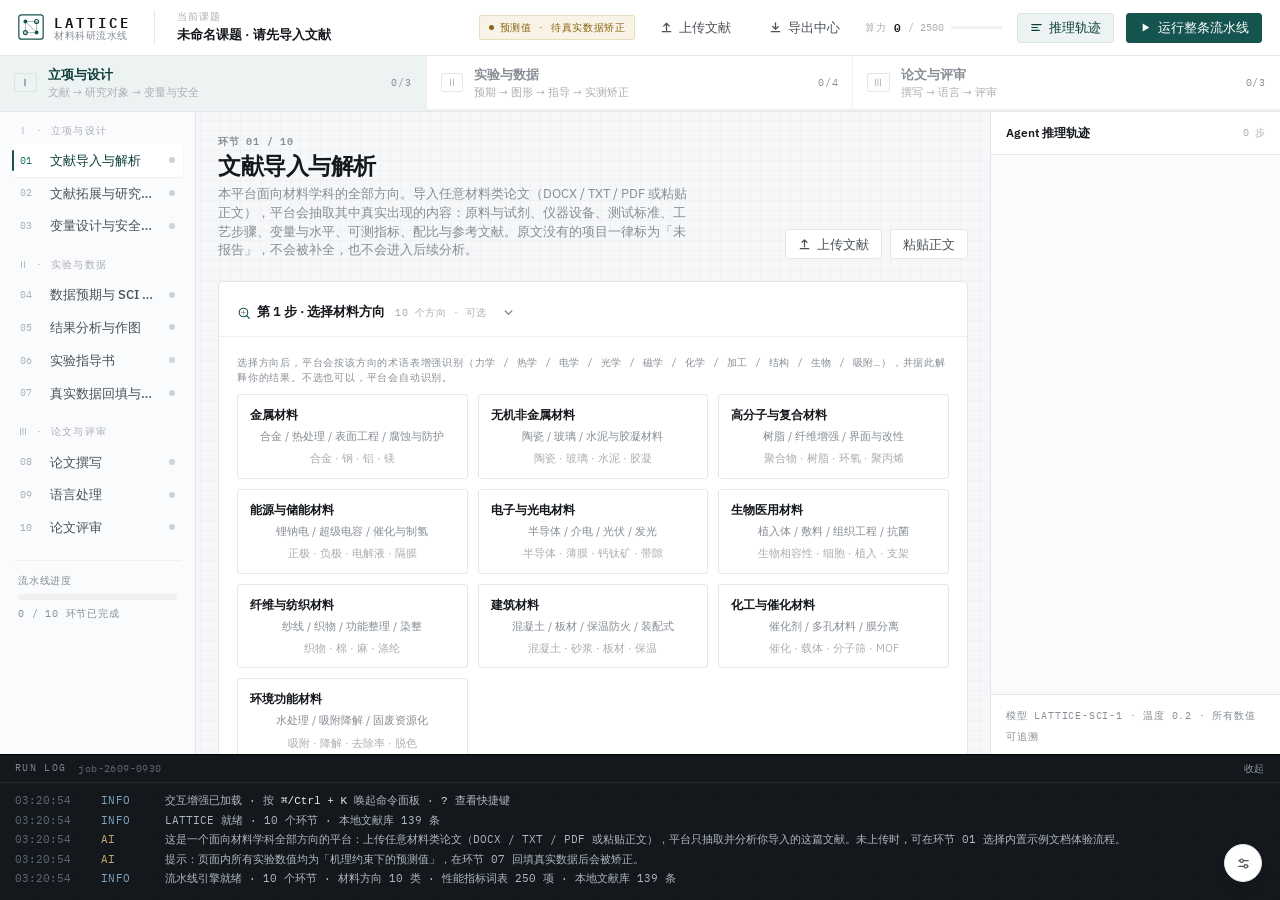
==== commit d63c24c3: "feat: 全量同步 LATTICE 工作区 - lattice-platform: 平台本体，新增交互模块 interactions.css/js - LATTICE-PPT: 设计稿、叙事稿与 P" ====
--- a/lattice-platform/index.html
+++ b/lattice-platform/index.html
@@ -10,6 +10,7 @@
 <link href="https://fonts.googleapis.com/css2?family=IBM+Plex+Mono:wght@400;500;600&family=IBM+Plex+Sans:wght@400;500;600;700&family=Newsreader:ital,opsz,wght@0,6..72,400;0,6..72,500;0,6..72,600;1,6..72,400&display=swap" rel="stylesheet">
 <link rel="stylesheet" href="assets/css/app.css">
 <link rel="stylesheet" href="assets/css/extra.css">
+<link rel="stylesheet" href="assets/css/interactions.css">
 </head>
 <body>
 <div class="app" id="app">
@@ -173,6 +174,7 @@
 <script src="assets/js/views2-core.js"></script>
 <script src="assets/js/views2-stages.js"></script>
 <script src="assets/js/views2-paper.js"></script>
+<script src="assets/js/interactions.js"></script>
 <script src="assets/js/boot.js"></script>
 </body>
 </html>
--- a/lattice-platform/assets/css/interactions.css
+++ b/lattice-platform/assets/css/interactions.css
@@ -0,0 +1,138 @@
+/* ============================================================
+   LATTICE · 交互增强层
+   键盘快捷键 · 命令面板 · Toast · 复制 · 移动端抽屉 ·
+   面板折叠 · 数字滚动
+   （纯 CSS，沿用设计令牌，零运行时依赖）
+   ============================================================ */
+
+/* ---------- 1. 键盘提示 chip ---------- */
+.kbd{
+  display:inline-flex; align-items:center; justify-content:center; min-width:18px; height:18px; padding:0 5px;
+  font-family:var(--f-mono); font-size:10px; color:var(--ink-2); background:var(--surface-2);
+  border:1px solid var(--line); border-bottom-width:2px; border-radius:var(--r-xs);
+}
+
+/* ---------- 2. TOAST ---------- */
+.toast-wrap{
+  position:fixed; top:64px; left:50%; transform:translateX(-50%); z-index:120;
+  display:flex; flex-direction:column; gap:8px; align-items:center; pointer-events:none;
+}
+.toast{
+  position:relative; display:inline-flex; align-items:center; gap:8px; pointer-events:auto; cursor:pointer;
+  font-size:12.5px; color:var(--ink); background:var(--surface); overflow:hidden;
+  border:1px solid var(--line); border-left-width:3px; border-radius:var(--r-sm);
+  box-shadow:var(--sh-3); padding:9px 14px; max-width:74vw;
+  opacity:0; transform:translateY(-10px) scale(.965);
+  transition:opacity var(--t-mid) var(--ease), transform var(--t-mid) var(--ease);
+}
+.toast.is-on{ opacity:1; transform:none; }
+.toast__ic{ width:15px; height:15px; flex:0 0 auto; display:grid; place-items:center; }
+.toast__msg{ min-width:0; }
+.toast__close{ margin-left:2px; font-size:15px; line-height:1; color:var(--ink-4); opacity:0; transition:opacity var(--t-fast) var(--ease); }
+.toast:hover .toast__close{ opacity:.7; }
+.toast__close:hover{ opacity:1; color:var(--ink); }
+.toast__bar{ position:absolute; left:0; bottom:0; width:100%; height:2px; transform-origin:left center; animation:toastBar linear forwards; }
+@keyframes toastBar{ from{ transform:scaleX(1); } to{ transform:scaleX(0); } }
+.toast--ok{ border-left-color:var(--ok); } .toast--ok .toast__ic{ color:var(--ok); } .toast--ok .toast__bar{ background:var(--ok); }
+.toast--sig{ border-left-color:var(--sig); } .toast--sig .toast__ic{ color:var(--sig); } .toast--sig .toast__bar{ background:var(--sig); }
+.toast--risk{ border-left-color:var(--risk); } .toast--risk .toast__ic{ color:var(--risk); } .toast--risk .toast__bar{ background:var(--risk); }
+.toast--acc{ border-left-color:var(--acc); } .toast--acc .toast__ic{ color:var(--acc); } .toast--acc .toast__bar{ background:var(--acc); }
+.toast b{ font-weight:600; }
+
+/* ---------- 3. 命令面板 ---------- */
+.cmdpal{
+  position:fixed; inset:0; z-index:110; display:none; align-items:flex-start; justify-content:center;
+  padding-top:14vh; background:rgba(20,24,28,.32); backdrop-filter:blur(2px);
+}
+.cmdpal.is-open{ display:flex; animation:clIn var(--t-mid) var(--ease) both; }
+.cmdpal__sheet{
+  width:min(560px,92vw); background:var(--surface); border:1px solid var(--line);
+  border-radius:var(--r-lg); box-shadow:var(--sh-3); overflow:hidden;
+  display:flex; flex-direction:column; max-height:64vh; animation:mdIn var(--t-fast) var(--ease) both;
+}
+.cmdpal__search{
+  display:flex; align-items:center; gap:10px; padding:12px 15px; border-bottom:1px solid var(--line-2);
+}
+.cmdpal__search svg{ color:var(--ink-3); flex:0 0 auto; }
+.cmdpal__input{
+  flex:1; border:0; outline:none; background:none; font:inherit; font-size:14px; color:var(--ink);
+  font-family:var(--f-sans);
+}
+.cmdpal__input::placeholder{ color:var(--ink-4); }
+.cmdpal__hint{ font-family:var(--f-mono); font-size:10px; color:var(--ink-4); letter-spacing:.04em; }
+.cmdpal__list{ overflow-y:auto; padding:6px; }
+.cmdpal__group{ font-family:var(--f-mono); font-size:9.5px; letter-spacing:.1em; color:var(--ink-4); text-transform:uppercase; padding:9px 10px 5px; }
+.cmdpal__group:not(:first-child){ border-top:1px solid var(--line-2); margin-top:3px; }
+.cmdpal__item{
+  position:relative; display:flex; align-items:center; gap:11px; padding:9px 10px; border-radius:var(--r-sm);
+  cursor:pointer; text-align:left; width:100%; transition:background var(--t-fast) var(--ease), transform var(--t-fast) var(--ease);
+}
+.cmdpal__item:hover{ background:var(--surface-3); }
+.cmdpal__item.is-sel{ background:var(--acc-tint); }
+.cmdpal__item.is-sel::before{ content:""; position:absolute; left:0; top:7px; bottom:7px; width:2.5px; background:var(--acc); border-radius:2px; }
+.cmdpal__ic{ width:26px; height:26px; border-radius:var(--r-sm); display:grid; place-items:center; flex:0 0 auto;
+  background:var(--surface-2); color:var(--ink-2); transition:background var(--t-fast) var(--ease), color var(--t-fast) var(--ease); }
+.cmdpal__item.is-sel .cmdpal__ic{ background:var(--acc); color:#fff; }
+.cmdpal__txt{ display:flex; flex-direction:column; min-width:0; flex:1; }
+.cmdpal__t{ font-size:13px; font-weight:500; color:var(--ink); }
+.cmdpal__d{ font-size:11px; color:var(--ink-3); margin-top:1px; overflow:hidden; text-overflow:ellipsis; white-space:nowrap; }
+.cmdpal__hl{ color:var(--acc); font-weight:600; }
+.cmdpal__go{ margin-left:auto; font-family:var(--f-mono); font-size:12px; color:var(--acc); opacity:.85; flex:0 0 auto; }
+.cmdpal__empty{ display:flex; flex-direction:column; align-items:center; gap:6px; padding:26px 22px; color:var(--ink-4); text-align:center; }
+.cmdpal__empty svg{ color:var(--line-strong); }
+.cmdpal__empty span{ font-size:12.5px; color:var(--ink-3); }
+.cmdpal__empty em{ font-style:normal; font-size:11px; color:var(--ink-4); }
+.cmdpal__foot{
+  display:flex; align-items:center; gap:14px; padding:8px 14px; border-top:1px solid var(--line-2);
+  background:var(--surface-2); font-size:10.5px; color:var(--ink-3);
+}
+.cmdpal__foot .kbd{ margin-right:2px; }
+
+/* ---------- 4. 移动端导航抽屉 ---------- */
+.navtoggle{
+  display:none; width:34px; height:30px; align-items:center; justify-content:center;
+  border:1px solid var(--line); border-radius:var(--r-sm); color:var(--ink-2); background:var(--surface);
+  transition:background var(--t-fast) var(--ease), color var(--t-fast) var(--ease);
+}
+.navtoggle:hover{ background:var(--surface-2); color:var(--ink); }
+.navbackdrop{
+  position:fixed; inset:56px 0 0 0; background:rgba(20,24,28,.34); z-index:85; display:none;
+}
+@media (max-width:860px){
+  .navtoggle{ display:inline-flex; }
+  .rail{
+    position:fixed; top:56px; bottom:0; left:0; width:248px; z-index:86;
+    transform:translateX(-100%); transition:transform var(--t-mid) var(--ease);
+    box-shadow:var(--sh-3); background:var(--surface-2);
+  }
+  .app[data-mobnav="open"] .rail{ transform:translateX(0); }
+  .app[data-mobnav="open"] .navbackdrop{ display:block; }
+}
+@media (prefers-reduced-motion:reduce){
+  .navbackdrop, .rail, .panel__collapse, .toast, .copybtn{ transition:none !important; animation:none !important; }
+  .toast__bar{ display:none; }
+}
+
+/* ---------- 5. 面板折叠 ---------- */
+.panel__toggle{
+  width:24px; height:24px; display:grid; place-items:center; border-radius:var(--r-xs);
+  color:var(--ink-3); transition:background var(--t-fast) var(--ease), color var(--t-fast) var(--ease), transform var(--t-mid) var(--ease);
+}
+.panel__toggle:hover{ background:var(--surface-3); color:var(--ink); }
+.panel.is-collapsed .panel__toggle{ transform:rotate(-90deg); }
+.panel__collapse{ display:grid; grid-template-rows:1fr; min-height:0; transition:grid-template-rows var(--t-mid) var(--ease); }
+.panel.is-collapsed .panel__collapse{ grid-template-rows:0fr; }
+.panel__collapse > *{ overflow:hidden; min-height:0; }
+
+/* ---------- 6. 复制按钮 ---------- */
+.copybtn{
+  position:absolute; top:7px; right:7px; z-index:3; display:inline-flex; align-items:center; gap:4px;
+  height:22px; padding:0 7px; font-size:10px; color:var(--ink-3); background:var(--surface);
+  border:1px solid var(--line); border-radius:var(--r-xs); opacity:0; transition:opacity var(--t-fast) var(--ease), color var(--t-fast) var(--ease);
+  cursor:pointer;
+}
+.eq, .ref-item{ position:relative; }
+.eq:hover > .copybtn, .ref-item:hover > .copybtn{ opacity:1; }
+.copybtn:hover{ color:var(--acc); border-color:var(--acc-tint-2); }
+.copybtn.is-done{ color:var(--ok); border-color:var(--ok-line); animation:copyPop var(--t-mid) var(--ease); }
+@keyframes copyPop{ 0%{ transform:scale(.85); } 55%{ transform:scale(1.1); } 100%{ transform:none; } }
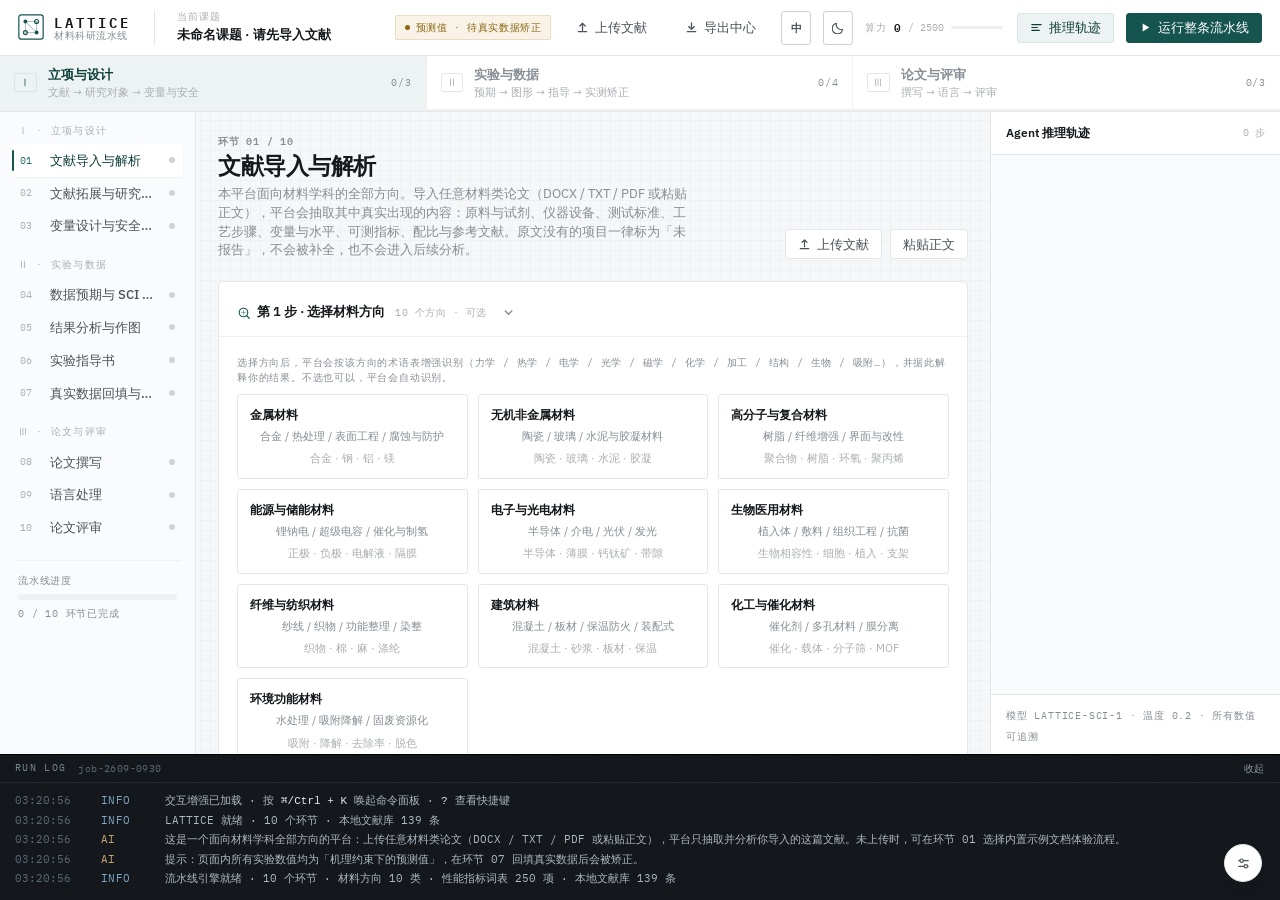
==== commit 4a83229e: "feat: 网站支持中英切换与明暗模式 - i18n-dict.js: 约 500 条界面词典，分精确匹配/短语片段/正则三层 - prefs.js: DOM 层翻译引擎 + MutationObse" ====
--- a/lattice-platform/index.html
+++ b/lattice-platform/index.html
@@ -11,6 +11,21 @@
 <link rel="stylesheet" href="assets/css/app.css">
 <link rel="stylesheet" href="assets/css/extra.css">
 <link rel="stylesheet" href="assets/css/interactions.css">
+<link rel="stylesheet" href="assets/css/theme.css">
+<script>
+/* 首屏防闪烁：在样式生效前定好主题 */
+(function () {
+  try {
+    var t = localStorage.getItem('lattice.theme');
+    if (t !== 'dark' && t !== 'light') {
+      t = (window.matchMedia && window.matchMedia('(prefers-color-scheme: dark)').matches) ? 'dark' : 'light';
+    }
+    document.documentElement.setAttribute('data-theme', t);
+    var l = localStorage.getItem('lattice.lang');
+    if (l === 'en') document.documentElement.setAttribute('lang', 'en');
+  } catch (e) { document.documentElement.setAttribute('data-theme', 'light'); }
+})();
+</script>
 </head>
 <body>
 <div class="app" id="app">
@@ -175,6 +190,8 @@
 <script src="assets/js/views2-stages.js"></script>
 <script src="assets/js/views2-paper.js"></script>
 <script src="assets/js/interactions.js"></script>
+<script src="assets/js/i18n-dict.js"></script>
+<script src="assets/js/prefs.js"></script>
 <script src="assets/js/boot.js"></script>
 </body>
 </html>
--- a/lattice-platform/assets/css/theme.css
+++ b/lattice-platform/assets/css/theme.css
@@ -0,0 +1,134 @@
+/* ============================================================
+   LATTICE · 明暗主题 / 语言切换控件
+   在 app.css 之后加载，接管暗模式下的变量与散落硬编码色。
+   ============================================================ */
+
+:root { --on-acc: #FFFFFF; }        /* 强调色底上的文字色 */
+html[data-theme="dark"] { --on-acc: #071110; }
+
+/* ---------------- 暗色 tokens ---------------- */
+html[data-theme="dark"] {
+  color-scheme: dark;
+
+  --paper:      #0E1216;
+  --paper-2:    #12171C;
+  --surface:    #161B21;
+  --surface-2:  #1B2128;
+  --surface-3:  #22282F;
+  --ink:        #E7EBEF;
+  --ink-2:      #B2BAC1;
+  --ink-3:      #7D868E;
+  --ink-4:      #5A636B;
+  --line:       #333C45;
+  --line-2:     #262D35;
+  --line-strong:#5A6470;
+
+  --acc:        #4FB3A5;
+  --acc-2:      #63C3B5;
+  --acc-ink:    #9BD9CE;
+  --acc-tint:   #12211E;
+  --acc-tint-2: #1A322D;
+
+  --sig:        #D8B45C;
+  --sig-tint:   #221D12;
+  --sig-line:   #3B3320;
+
+  --risk:       #E08A7D;
+  --risk-tint:  #2A1A17;
+  --risk-line:  #402823;
+
+  --ok:         #7CC194;
+  --ok-tint:    #14211A;
+  --ok-line:    #24382A;
+
+  --c1: #4FB3A5;
+  --c2: #6E8FC4;
+  --c3: #D8B45C;
+  --c4: #E08A7D;
+  --c5: #9CB567;
+  --c6: #98A2AC;
+
+  --sh-1: 0 1px 2px rgba(0,0,0,.35);
+  --sh-2: 0 1px 2px rgba(0,0,0,.40), 0 10px 26px -14px rgba(0,0,0,.70);
+  --sh-3: 0 2px 4px rgba(0,0,0,.45), 0 24px 60px -20px rgba(0,0,0,.75);
+}
+
+/* Tweaks 的四套强调色：.app[data-acc] 优先级高于 html[data-theme]，
+   因此暗色必须按同前缀重写，否则换色后暗模式失效 */
+html[data-theme="dark"] .app[data-acc="indigo"] {
+  --acc:#6E8FC4; --acc-2:#85A5D8; --acc-ink:#B9C9E9; --acc-tint:#171F2E; --acc-tint-2:#202B3F; --c1:#6E8FC4;
+}
+html[data-theme="dark"] .app[data-acc="iron"] {
+  --acc:#C08A5E; --acc-2:#D2A177; --acc-ink:#E4BE99; --acc-tint:#251A13; --acc-tint-2:#33241A; --c1:#C08A5E;
+}
+html[data-theme="dark"] .app[data-acc="moss"] {
+  --acc:#8FB673; --acc-2:#A5C88B; --acc-ink:#C6DCB2; --acc-tint:#182015; --acc-tint-2:#222D1D; --c1:#8FB673;
+}
+
+/* ---------------- 接管散落的硬编码色 ---------------- */
+html[data-theme="dark"] body { background: var(--paper); }
+
+html[data-theme="dark"] .btn--primary,
+html[data-theme="dark"] .btn--primary:hover { color: var(--on-acc); }
+html[data-theme="dark"] .btn--primary:hover { background: var(--acc-2); border-color: var(--acc-2); }
+
+html[data-theme="dark"] .btn--sig:hover { background: #3A3220; color: #EBD9A8; }
+
+html[data-theme="dark"] .pipe.is-done .pipe__tick::after { border-color: var(--on-acc); }
+
+html[data-theme="dark"] .cell--4 { background: color-mix(in srgb, var(--acc) 55%, #0E1216); color: var(--on-acc); }
+html[data-theme="dark"] .cell--5 { background: color-mix(in srgb, var(--acc) 82%, #0E1216); color: var(--on-acc); }
+
+html[data-theme="dark"] .note--sig  { color: #E3C98C; }
+html[data-theme="dark"] .note--risk { color: #EAA396; }
+html[data-theme="dark"] .note--ok   { color: #9BD3AF; }
+
+/* 甘特图块内文字与虚纹底 */
+html[data-theme="dark"] .gantt__blk > span,
+html[data-theme="dark"] .gantt__blk { color: var(--on-acc); }
+html[data-theme="dark"] .gantt__blk--q {
+  background: repeating-linear-gradient(45deg, var(--line-strong) 0 3px, #1B2128 3px 6px);
+  color: var(--ink-2);
+}
+
+/* 运行日志：本就是深底，暗模式下再压一档 */
+html[data-theme="dark"] .console { background: #0A0D11; border-top-color: #000; }
+html[data-theme="dark"] .console__body::-webkit-scrollbar-thumb { background: #2C343C; }
+
+/* 图表浮层提示 */
+html[data-theme="dark"] .chart__tip { background: #252C34; color: #EAEFF2; border-color: #3D4650; }
+
+/* 论文正文排版 */
+html[data-theme="dark"] .paper { color: var(--ink); }
+
+html[data-theme="dark"] .seg button.is-on { color: var(--on-acc); }
+html[data-theme="dark"] .avatar { color: var(--on-acc); }
+
+/* 平滑切换（只作用于配色，不影响布局） */
+.app, .topbar, .rail, .main, .trace, .console, .phasebar, .modal__panel {
+  transition: background-color var(--t-mid) var(--ease), color var(--t-mid) var(--ease), border-color var(--t-mid) var(--ease);
+}
+
+/* ---------------- 顶栏切换控件 ---------------- */
+.prefbtn {
+  display: inline-flex; align-items: center; justify-content: center; gap: 4px;
+  min-width: 30px; height: var(--row, 34px); padding: 0 7px;
+  font-family: var(--f-mono); font-size: 11px; font-weight: 600; letter-spacing: .04em;
+  color: var(--ink-2); background: transparent;
+  border: 1px solid var(--line-strong); border-radius: var(--r-sm);
+  cursor: pointer; transition: color var(--t-fast) var(--ease), border-color var(--t-fast) var(--ease), background var(--t-fast) var(--ease);
+}
+.prefbtn:hover { color: var(--ink); border-color: var(--line-strong); background: var(--surface-2); }
+.prefbtn:focus-visible { outline: 2px solid var(--acc); outline-offset: 1px; }
+.prefbtn svg { display: block; }
+
+/* 主题图标：按当前主题显示其一 */
+.prefbtn .ico-sun, .prefbtn .ico-moon { display: none; }
+html[data-theme="dark"] .prefbtn .ico-sun  { display: block; }
+html[data-theme="light"] .prefbtn .ico-moon { display: block; }
+html:not([data-theme]) .prefbtn .ico-moon { display: block; }
+
+@media (prefers-color-scheme: dark) {
+  html:not([data-theme]) .prefbtn .ico-moon { display: none; }
+  html:not([data-theme]) .prefbtn .ico-sun  { display: block; }
+}
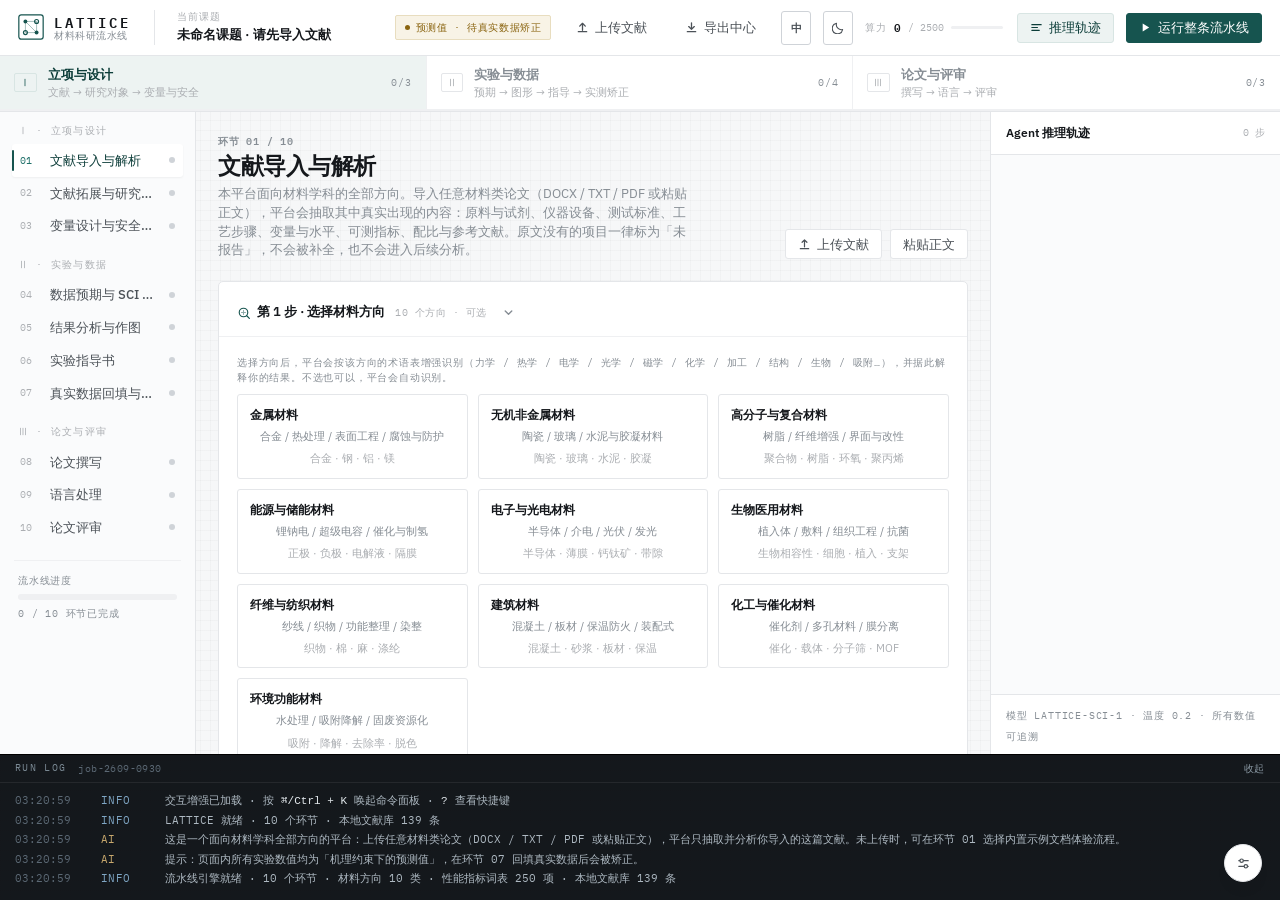
==== commit a91bbd7c: "feat: 接入文生3D查看器(three.js本地打包) + 新增MIT许可证与第三方依赖声明 - lattice-platform: 本地打包 three.js r128 + GLTFLoader" ====
--- a/lattice-platform/index.html
+++ b/lattice-platform/index.html
@@ -11,6 +11,7 @@
 <link rel="stylesheet" href="assets/css/app.css">
 <link rel="stylesheet" href="assets/css/extra.css">
 <link rel="stylesheet" href="assets/css/interactions.css">
+<link rel="stylesheet" href="assets/css/glb3d.css">
 <link rel="stylesheet" href="assets/css/theme.css">
 <script>
 /* 首屏防闪烁：在样式生效前定好主题 */
@@ -192,6 +193,11 @@
 <script src="assets/js/interactions.js"></script>
 <script src="assets/js/i18n-dict.js"></script>
 <script src="assets/js/prefs.js"></script>
+<!-- 本地 3D 查看器（离线、零 CDN）：three.js r128 UMD + GLTFLoader + glb3d.js -->
+<script src="assets/js/vendor/three.min.js"></script>
+<script src="assets/js/vendor/GLTFLoader.js"></script>
+<script src="assets/js/glb3d.js"></script>
+<script src="assets/js/three-manifest.js"></script>
 <script src="assets/js/boot.js"></script>
 </body>
 </html>
--- a/lattice-platform/assets/css/glb3d.css
+++ b/lattice-platform/assets/css/glb3d.css
@@ -0,0 +1,46 @@
+/* LATTICE · glb3d.css — 本地 3D 查看器面板样式（离线、零 CDN） */
+
+.glb3d {
+  position: relative;
+  width: 100%;
+  background: #F6F7F8;
+  border: 1px solid var(--line, #E4E6E9);
+  border-radius: 10px;
+  overflow: hidden;
+  margin-top: 10px;
+}
+.glb3d__canvas {
+  display: block;
+  width: 100% !important;
+  height: auto !important;
+  cursor: grab;
+  touch-action: none;
+}
+.glb3d__canvas:active { cursor: grabbing; }
+.glb3d__badge {
+  position: absolute;
+  top: 8px;
+  left: 8px;
+  font-size: 11px;
+  line-height: 1.5;
+  color: var(--acc, #16544F);
+  background: rgba(255, 255, 255, 0.82);
+  border: 1px solid var(--line, #E4E6E9);
+  border-radius: 999px;
+  padding: 2px 10px;
+  pointer-events: none;
+  font-weight: 600;
+}
+.glb3d__loading,
+.glb3d__msg {
+  position: absolute;
+  left: 0; right: 0; top: 0; bottom: 0;
+  display: flex;
+  align-items: center;
+  justify-content: center;
+  text-align: center;
+  padding: 16px;
+  font-size: 12.5px;
+  color: #6B7A88;
+}
+.glb3d__msg { color: #9A6A2E; }
